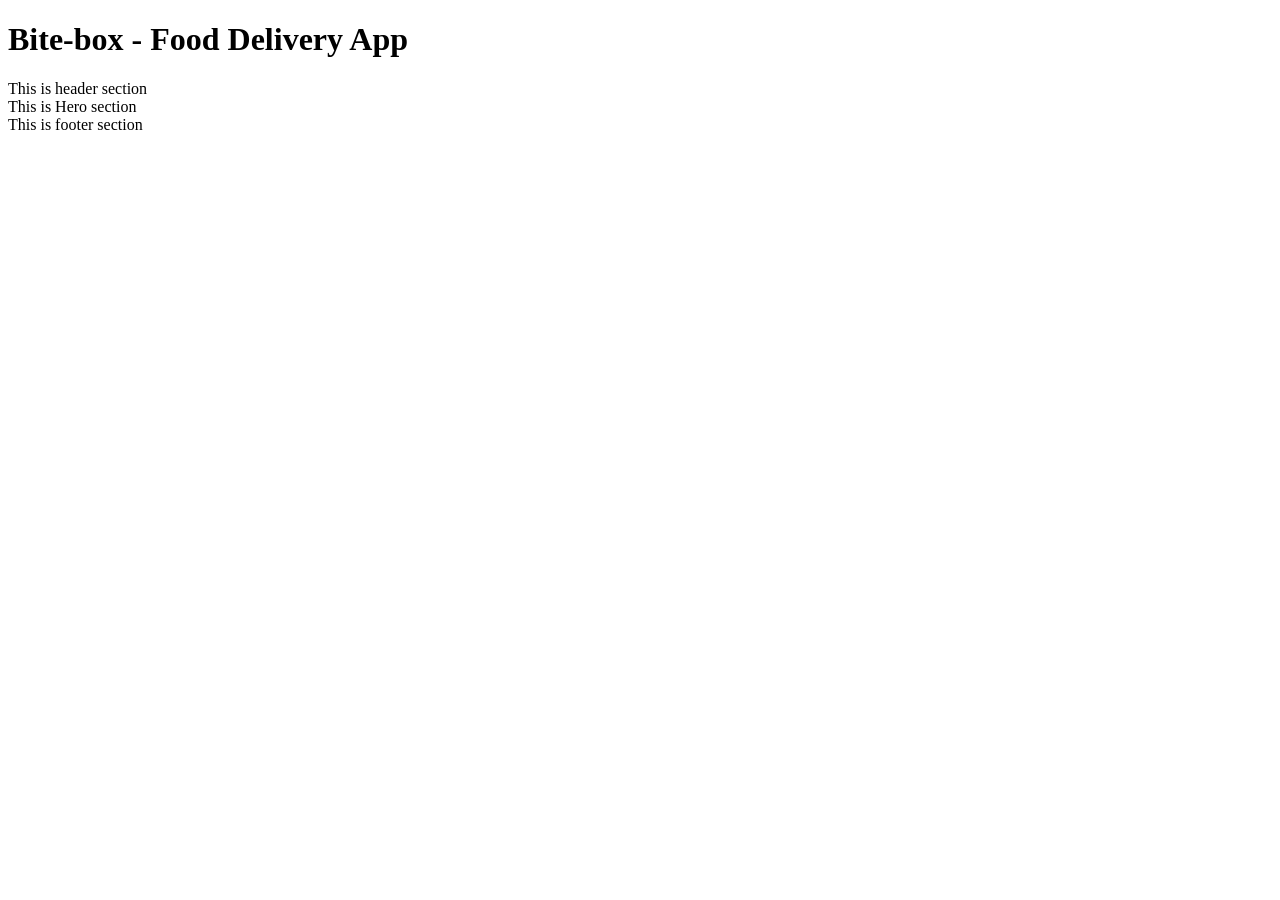
==== index.html @ 3509c526 "first_commit" ====
<!DOCTYPE html>
<html lang="en">
<head>
    <meta charset="UTF-8">
    <meta name="viewport" content="width=device-width, initial-scale=1.0">
    <title>Bite-box</title>
</head>
<body>
 <h1>Bite-box - Food Delivery App</h1>
 <header>
    This is header section
 </header>
 <section>
    This is Hero section
 </section>
 <footer>
    This is footer section
 </footer>
</body>
</html>
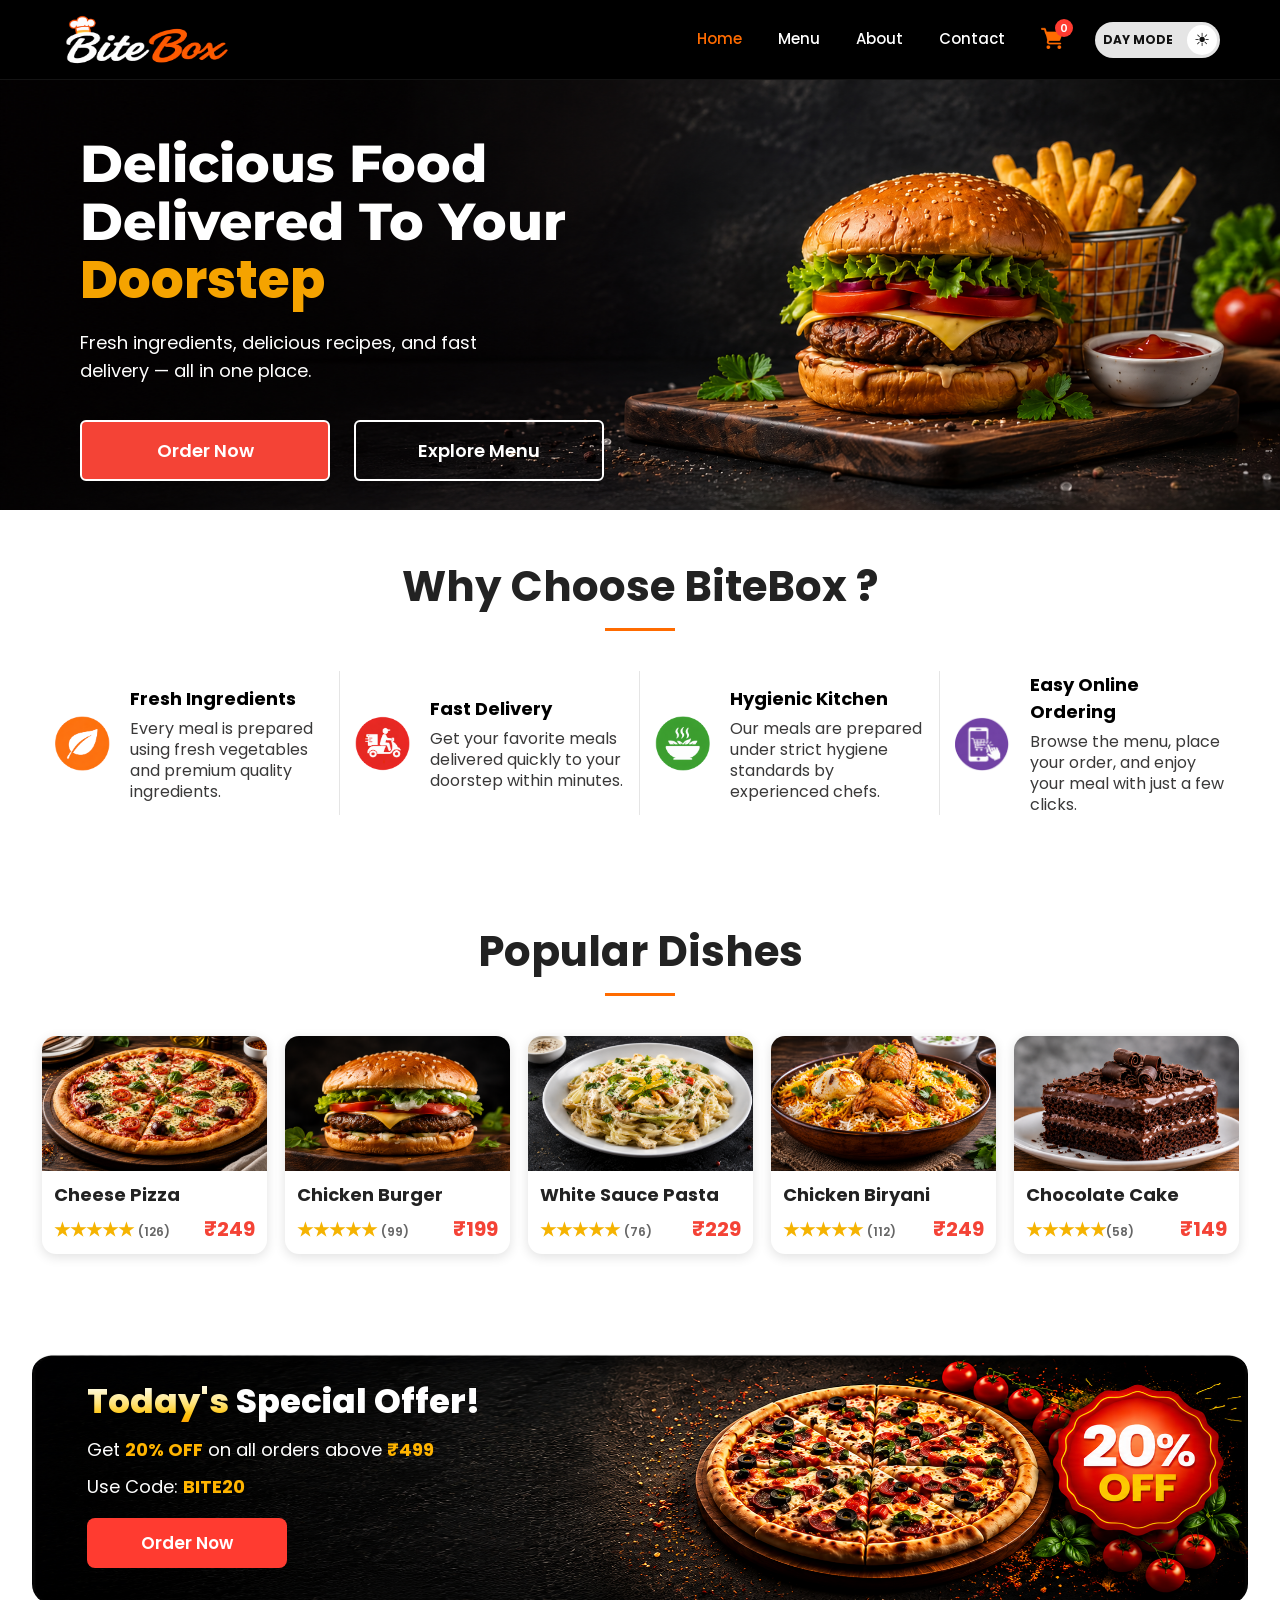
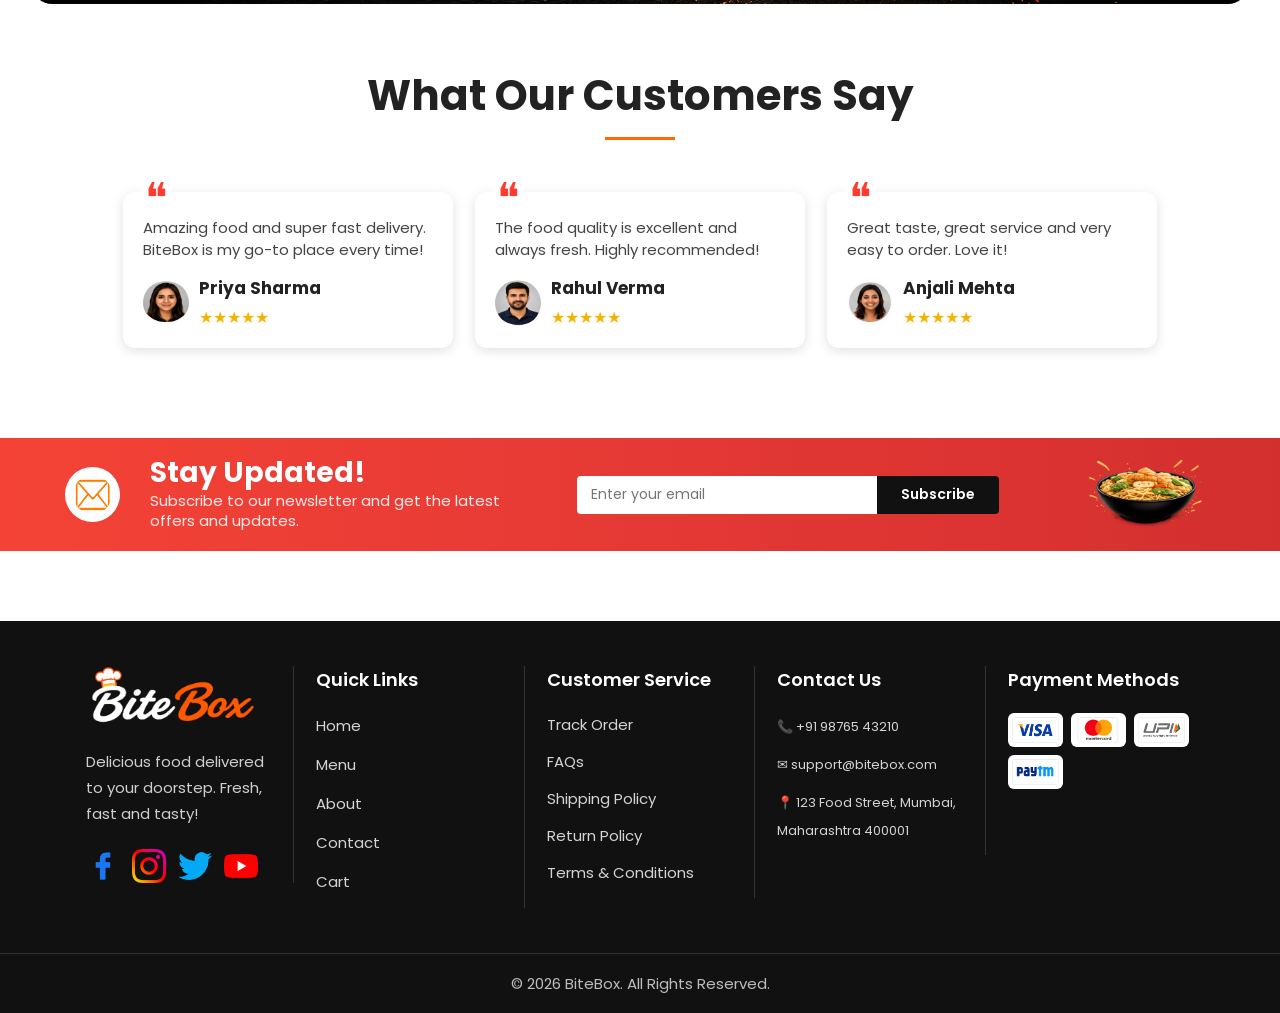
==== commit 3f64f45c: "first commit" ====
--- a/index.html
+++ b/index.html
@@ -1,20 +1,397 @@
 <!DOCTYPE html>
 <html lang="en">
+
 <head>
     <meta charset="UTF-8">
     <meta name="viewport" content="width=device-width, initial-scale=1.0">
-    <title>Bite-box</title>
+    <title>BiteBox</title>
+    <link rel="stylesheet" href="css/style.css">
+    <link rel="preconnect" href="https://fonts.googleapis.com">
+    <link rel="preconnect" href="https://fonts.gstatic.com" crossorigin>
+    <link
+        href="https://fonts.googleapis.com/css2?family=Great+Vibes&family=Montserrat:wght@400;600;700;800&family=Pacifico&family=Poppins:wght@300;400;500;600;700&display=swap"
+        rel="stylesheet">
 </head>
+
 <body>
- <h1>Bite-box - Food Delivery App</h1>
- <header>
-    This is header section
- </header>
- <section>
-    This is Hero section
- </section>
- <footer>
-    This is footer section
- </footer>
+    <script src="/js/script.js"></script>
+    <header>
+        <!--Restaurant Name-->
+        <img src="assets/images/logo.png" alt="BiteBox Logo" class="logo">
+
+        <!--Navigation Menu-->
+        <nav>
+            <a href="index.html" class="active">Home</a>
+
+            <a href="menu.html">Menu</a>
+
+            <a href="about.html">About</a>
+
+            <a href="contact.html">Contact</a>
+
+            <a href="cart.html" class="cart-icon">
+                <span class="cart-wrapper">
+                    <img src="assets/icons/cart.png" alt="Cart Icon" width="22" height="22">
+                    <span id="cart-count">0</span>
+                </span>
+            </a>
+
+            <button type="button" id="theme-toggle" class="theme-toggle">
+                <span class="theme-icon">☀</span>
+                <span class="theme-text">
+                    DAY MODE
+                </span>
+
+            </button>
+
+        </nav>
+
+    </header>
+
+
+
+
+    <main>
+        <section id="home-hero">
+            <!-- Hero Section -->
+
+            <h1>Delicious Food Delivered To Your <span>Doorstep</span></h1>
+            <p>
+                Fresh ingredients, delicious recipes, and fast delivery
+                — all in one place.
+            </p>
+
+            <div class="hero-buttons">
+                <a href="menu.html" class="order-btn">Order Now</a>
+                <a href="menu.html" class="menu-btn">Explore Menu</a>
+            </div>
+
+        </section>
+
+        <section id="features">
+
+            <h2>Why Choose BiteBox ?</h2>
+
+            <article>
+                <img src="assets/images/fresh.png" alt="Fresh Ingredients" width="80">
+                <div>
+                    <h3>Fresh Ingredients</h3>
+                    <p>
+                        Every meal is prepared using fresh vegetables and premium quality ingredients.
+                    </p>
+                </div>
+            </article>
+
+            <article>
+                <img src="assets/images/fast-delivery.png" alt="Fast Delivery" width="80">
+                <div>
+                    <h3>Fast Delivery</h3>
+                    <p>
+                        Get your favorite meals delivered quickly to your doorstep within minutes.
+                    </p>
+                </div>
+            </article>
+
+            <article>
+                <img src="assets/images/hygienic.png" alt="Hygienic Kitchen" width="80">
+                <div>
+                    <h3>Hygienic Kitchen</h3>
+
+                    <p>
+                        Our meals are prepared under strict hygiene standards by experienced chefs.
+                    </p>
+                </div>
+            </article>
+
+            <article>
+                <img src="assets/images/easy.png" alt="Easy Online Ordering" width="80">
+                <div>
+                    <h3>Easy Online Ordering</h3>
+                    <div>
+                        <p>
+                            Browse the menu, place your order, and enjoy your meal with just a few clicks.
+                        </p>
+                    </div>
+            </article>
+
+        </section>
+
+
+
+        <!--Todays Featured Dishes -->
+        <section id="popular-dishes">
+
+            <h2>Popular Dishes</h2>
+
+            <article>
+                <img src="assets/images/popular-pizza.png" alt="Cheese Pizza">
+                <h3>Cheese Pizza</h3>
+
+                <div class="details">
+                    <p class="ratings">
+                        &#9733;&#9733;&#9733;&#9733;&#9733;
+                        <small>(126)</small>
+                    </p>
+
+                    <p class="price">
+                        ₹249
+                    </p>
+                </div>
+            </article>
+
+            <article>
+                <img src="assets/images/popular-burger.png" alt="Chicken Burger">
+                <h3>Chicken Burger</h3>
+
+                <div class="details">
+                    <p class="ratings">
+                        &#9733;&#9733;&#9733;&#9733;&#9733;
+                        <small>(99)</small>
+                    </p>
+
+                    <p class="price">
+                        ₹199
+                    </p>
+                </div>
+            </article>
+
+            <article>
+                <img src="assets/images/popular-pasta.png" alt="White Sauce Pasta">
+                <h3>White Sauce Pasta</h3>
+
+                <div class="details">
+                    <p class="ratings">
+                        &#9733;&#9733;&#9733;&#9733;&#9733;
+                        <small>(76)</small>
+                    </p>
+
+                    <p class="price">
+                        ₹229
+                    </p>
+                </div>
+            </article>
+
+            <article>
+                <img src="assets/images/popular-briyani.png" alt="Chicken Biryani">
+                <h3>Chicken Biryani</h3>
+
+                <div class="details">
+                    <p class="ratings">
+                        &#9733;&#9733;&#9733;&#9733;&#9733;
+                        <small>(112)</small>
+                    </p>
+
+                    <p class="price">
+                        ₹249
+                    </p>
+                </div>
+            </article>
+
+            <article>
+                <img src="assets/images/popular-cake.png" alt="Chocolate Cake">
+                <h3>Chocolate Cake</h3>
+
+                <div class="details">
+                    <p class="ratings">
+                        &#9733;&#9733;&#9733;&#9733;&#9733;<small>(58)</small>
+                    </p>
+
+                    <p class="price">
+                        ₹149
+                    </p>
+                </div>
+            </article>
+        </section>
+
+
+
+        <!--Todays Special Offers -->
+        <section id="offer">
+
+            <div class="offer-content">
+                <h2><span>Today's </span>Special Offer!</h2>
+                <p> Get <strong>20% OFF</strong> on all orders above <strong>₹499</strong>
+                </p>
+                <p> Use Code: <strong>BITE20</strong> </p>
+                <a href="menu.html"> Order Now </a>
+            </div>
+        </section>
+
+
+        <!-- Customer Reviews -->
+        <section id="reviews">
+            <h2>What Our Customers Say</h2>
+            <article>
+                <p> Amazing food and super fast delivery.
+                    BiteBox is my go-to place every time!
+                </p>
+                <div class="customer">
+                    <img src="assets/images/Priya.png" alt="Priya Sharma">
+                    <div>
+                        <h3>Priya Sharma</h3>
+                        <span> &#9733;&#9733;&#9733;&#9733;&#9733;</span>
+                    </div>
+                </div>
+            </article>
+
+            <article>
+
+                <p>
+                    The food quality is excellent and always fresh.
+                    Highly recommended!
+                </p>
+
+                <div class="customer">
+                    <img src="assets/images/rahul.png" alt="Rahul Verma">
+
+                    <div>
+                        <h3>Rahul Verma</h3>
+                        <span> &#9733;&#9733;&#9733;&#9733;&#9733;</span>
+                    </div>
+                </div>
+
+            </article>
+
+            <article>
+
+                <p>
+                    Great taste, great service and very easy to order.
+                    Love it!
+                </p>
+
+                <div class="customer">
+                    <img src="assets/images/anjali.png" alt="Anjali Mehta">
+
+                    <div>
+                        <h3>Anjali Mehta</h3>
+                        <span> &#9733;&#9733;&#9733;&#9733;&#9733;</span>
+                    </div>
+                </div>
+
+            </article>
+
+        </section>
+
+
+        <!--NewsLetter section-->
+        <section id="newsletter">
+            <div class="newsletter-content">
+                <img src="assets/images/mail.png" alt="Newsletter Icon" width="80" height="80">
+
+                <div>
+                    <h2>Stay Updated!</h2>
+                    <p> Subscribe to our newsletter and get the latest
+                        <br>offers and updates.
+                    </p>
+                </div>
+            </div>
+
+            <div class="newsletter-form">
+                <input type="email" placeholder="Enter your email">
+                <button> Subscribe </button>
+            </div>
+
+            <div class="newsletter-image">
+                <img src="assets/images/newsletter-food.png" alt="Newsletter Food" width="180" height="120">
+            </div>
+        </section>
+
+
+    </main>
+
+
+
+    <!-- Footer Logo Section -->
+    <footer>
+        <div class="footer-container">
+            <section>
+                <img src="assets/images/logo.png" alt="BiteBox Logo" width="180">
+                <p> Delicious food delivered to your doorstep.
+                    Fresh, fast and tasty!
+                </p>
+
+                <div class="footer-socials">
+
+                    <a href="#">
+                        <img src="assets/icons/facebook.png" alt="Facebook" width="35" height="35">
+                    </a>
+
+                    <a href="#">
+                        <img src="assets/icons/instagram.png" alt="Instagram" width="35" height="35">
+                    </a>
+
+                    <a href="#">
+                        <img src="assets/icons/twitter.png" alt="Twitter" width="35" height="35">
+                    </a>
+
+                    <a href="#">
+                        <img src="assets/icons/youtube.png" alt="YouTube" width="35" height="35">
+                    </a>
+                </div>
+            </section>
+
+
+
+            <!-- Quick Links -->
+
+            <section>
+                <h3>Quick Links</h3>
+                <ul>
+                    <li><a href="index.html">Home</a></li>
+                    <li><a href="menu.html">Menu</a></li>
+                    <li><a href="about.html">About</a></li>
+                    <li><a href="contact.html">Contact</a></li>
+                    <li><a href="cart.html">Cart</a></li>
+                </ul>
+            </section>
+
+
+
+            <!-- Customer Service -->
+            <section>
+                <h3>Customer Service</h3>
+                <ul>
+                    <li>Track Order</li>
+                    <li>FAQs</li>
+                    <li>Shipping Policy</li>
+                    <li>Return Policy</li>
+                    <li>Terms & Conditions</li>
+                </ul>
+
+            </section>
+
+
+
+            <!-- Contact Information -->
+
+            <section>
+                <h3>Contact Us</h3>
+                <p>📞 +91 98765 43210</p>
+                <p>✉ support@bitebox.com</p>
+                <p> 📍 123 Food Street, Mumbai, Maharashtra 400001 </p>
+            </section>
+
+
+
+            <!-- Payment Methods -->
+
+            <section>
+                <h3>Payment Methods</h3>
+                <div class="payment-icons">
+                    <img src="assets/images/visa.png" alt="Visa">
+                    <img src="assets/images/mastercard.png" alt="MasterCard">
+                    <img src="assets/images/upi.png" alt="UPI">
+                    <img src="assets/images/paytm.png" alt="Paytm">
+                </div>
+            </section>
+        </div>
+
+
+        <p> © 2026 BiteBox. All Rights Reserved. </p>
+
+    </footer>
+
+    <script src="js/script.js"></script>
 </body>
+
 </html>
--- a/css/style.css
+++ b/css/style.css
@@ -0,0 +1,6608 @@
+/* Global Website Styling */
+
+* {
+    margin: 0;
+    padding: 0;
+    box-sizing: border-box;
+    font-family: "Poppins", sans-serif;
+}
+
+
+
+
+header {
+    width: 100%;
+    height: 80px;
+    padding: 0 60px;
+    background: black;
+    /* background:#111111; */
+    /* background:white; */
+    border-bottom: 1px solid rgba(255, 255, 255, .08);
+
+    display: flex;
+    justify-content: space-between;
+    align-items: center;
+
+    position: sticky;
+    top: 0;
+    z-index: 1000;
+}
+
+
+
+.logo {
+    width: 170px;
+    height: 50px;
+}
+
+header nav {
+    display: flex;
+    align-items: center;
+    gap: 28px;
+
+}
+
+header nav a {
+    display: flex;
+    align-items: center;
+    justify-content: center;
+
+    height: 80px;
+    padding: 0 4px;
+
+    text-decoration: none;
+    color: #ffffff;
+    /* color: black; */
+    font-size: 15px;
+    font-weight: 500;
+
+    border-bottom: 3px solid transparent;
+}
+
+.cart-icon img {
+    display: block;
+    width: 22px;
+    height: 22px;
+}
+
+
+.cart-icon:hover img {
+    transform: scale(1.1);
+}
+
+
+
+header nav a:hover {
+    color: #ff6b00;
+}
+
+
+
+/* Active Navigation Link */
+
+nav a.active {
+    color: #ff6b00;
+}
+
+
+/* Home Hero Section */
+
+#home-hero {
+
+    background-image: url("../assets/images/home-hero.png");
+    background-repeat: no-repeat;
+    background-position: center right;
+    background-size: cover;
+    height: 430px;
+    padding: 55px 80px;
+
+}
+
+#home-hero h1 {
+    color: white;
+    font-family: "Montserrat", sans-serif;
+    font-size: 52px;
+    font-weight: 800;
+    line-height: 58px;
+    width: 650px;
+    margin-bottom: 20px;
+}
+
+#home-hero h1 span {
+    color: #F5A300;
+}
+
+
+/* Home Hero Description */
+
+#home-hero p {
+    color: white;
+    font-size: 18px;
+    line-height: 28px;
+    width: 420px;
+    margin-bottom: 35px;
+}
+
+
+
+
+/* Hero Buttons */
+
+.hero-buttons {
+    margin-top: 25px;
+
+}
+
+.hero-buttons a {
+    display: inline-block;
+    min-width: 180px;
+    padding: 15px 30px;
+    text-align: center;
+    text-decoration: none;
+    font-size: 18px;
+    font-weight: 600;
+    border-radius: 6px;
+    transition: 0.3s;
+
+}
+
+.order-btn {
+    background-color: #F44336;
+    color: white;
+    margin-right: 0;
+    width: 250px;
+    border: 2px solid white;
+}
+
+.menu-btn {
+    background-color: transparent;
+    color: white;
+    border: 2px solid white;
+    width: 250px;
+    margin-left: 20px;
+}
+
+.order-btn:hover {
+    background-color: #D32F2F;
+
+}
+
+.menu-btn:hover {
+    background-color: white;
+    color: #222;
+
+}
+
+
+/*--------------------------------- Why Choose BiteBox Section ---------------------------------*/
+
+/* Why Choose BiteBox Section */
+
+#features {
+    background-color: #ffffff;
+    padding: 45px 25px;
+    display: flex;
+    flex-wrap: wrap;
+    justify-content: center;
+}
+
+/* Section Heading */
+
+#features h2 {
+    width: 100%;
+    text-align: center;
+    font-size: 42px;
+    font-weight: 700;
+    color: #222222;
+    margin-bottom: 40px;
+    position: relative;
+}
+
+#features h2::after {
+    content: "";
+    display: block;
+    width: 70px;
+    height: 3px;
+    background-color: #ff6b00;
+    margin: 10px auto 0;
+}
+
+/* Feature Card */
+
+#features article {
+    width: 300px;
+    padding: 0 15px;
+    display: flex;
+    align-items: center;
+    border-right: 1px solid #e5e5e5;
+}	
+
+#features article:last-child {
+    border-right: none;
+}
+
+/* Feature Icon */
+
+#features article img {
+    width: 55px;
+    height: 55px;
+    margin-right: 20px;
+    flex-shrink: 0;
+}
+
+/* Feature Content */
+
+#features article div {
+    flex: 1;
+}
+
+/* Feature Title */
+
+#features article h3 {
+    font-size: 18px;
+    font-weight: 700;
+    color: #000000;
+    margin-bottom: 6px;
+}
+
+/* Feature Description */
+
+#features article p {
+    font-size: 16px;
+    color: #3a3939;
+    line-height: 21px;
+    margin: 0;
+}
+
+
+/*--------------------------------- Popular Dishes Section ---------------------------------*/
+
+/* Popular Dishes Section */
+
+#popular-dishes {
+    background-color: #ffffff;
+    padding: 60px 30px;
+    display: flex;
+    flex-wrap: wrap;
+    justify-content: center;
+    gap: 18px;
+}
+
+/* Section Heading */
+
+#popular-dishes h2 {
+    width: 100%;
+    text-align: center;
+    font-size: 42px;
+    font-weight: 700;
+    color: #222222;
+    margin-bottom: 22px;
+    position: relative;
+}
+
+#popular-dishes h2::after {
+    content: "";
+    display: block;
+    width: 70px;
+    height: 3px;
+    background-color: #ff6b00;
+    margin: 10px auto 0;
+}
+
+/* Dish Card */
+
+#popular-dishes article {
+    width: 225px;
+    background-color: #ffffff;
+    border-radius: 14px;
+    overflow: hidden;
+    box-shadow: 0 3px 12px rgba(0, 0, 0, 0.12);
+}
+
+/* Food Image */
+
+#popular-dishes article img {
+    width: 100%;
+    height: 135px;
+    object-fit: cover;
+    display: block;
+}
+
+/* Dish Name */
+
+#popular-dishes article h3 {
+    font-size: 18px;
+    font-weight: 700;
+    color: #222222;
+    margin: 10px 12px 6px;
+}
+
+/* Rating & Price */
+
+#popular-dishes .details {
+    display: flex;
+    justify-content: space-between;
+    align-items: center;
+    padding: 0 12px 10px;
+}
+
+/* Ratings */
+
+#popular-dishes .ratings {
+    color: #f5b301;
+    font-size: 18px;
+    font-weight: 600;
+    margin: 0;
+}
+
+/* Review Count */
+
+#popular-dishes .ratings small {
+    color: #666666;
+    font-size: 12px;
+}
+
+/* Price */
+
+#popular-dishes .price {
+    color: #f44336;
+    font-size: 20px;
+    font-weight: 700;
+    margin: 0;
+}
+
+/* Hover Effect */
+
+#popular-dishes article:hover {
+    box-shadow: 0 8px 22px rgba(0, 0, 0, 0.18);
+}
+
+
+
+/*--------------------------------- Today's Special Offer Section ---------------------------------*/
+
+#offer {
+    width: 95%;
+    height: 250px;
+    margin: 40px auto;
+    padding: 28px 55px;
+    box-sizing: border-box;
+    background-image: url("../assets/images/offer-banner.png");
+    background-repeat: no-repeat;
+    background-size: 100% 100%;
+    background-position: center;
+    border-radius: 20px;
+}
+
+/* Offer Content */
+
+.offer-content {
+    width: 38%;
+}
+
+/* Heading */
+
+.offer-content h2 {
+    font-size: 34px;
+    font-weight: 800;
+    color: #ffffff;
+    line-height: 1.15;
+    margin-bottom: 15px;
+}
+
+.offer-content h2 span {
+    background: linear-gradient(180deg, #ffffff 0%, #fff9d8 25%, #ffe47a 55%, #ffc107 80%, #ff9800 100%);
+    -webkit-background-clip: text;
+    -webkit-text-fill-color: transparent;
+    background-clip: text;
+}
+
+/* Description */
+
+.offer-content p {
+    font-size: 18px;
+    color: #ffffff;
+    line-height: 1.5;
+    margin-bottom: 10px;
+}
+
+.offer-content strong {
+    color: #ffb400;
+}
+
+/* Button */
+
+.offer-content a {
+    display: inline-block;
+    margin-top: 8px;
+    padding: 12px 32px;
+    background: #ff3b30;
+    color: #ffffff;
+    text-decoration: none;
+    font-size: 17px;
+    font-weight: 600;
+    border-radius: 8px;
+    width: 200px;
+    text-align: center;
+}
+
+.offer-content a:hover {
+    background-color: #D32F2F;
+}
+
+
+/*--------------------------------- Customer Reviews Section ---------------------------------*/
+
+#reviews {
+    background: #ffffff;
+    padding: 20px 30px 40px;
+    display: flex;
+    flex-wrap: wrap;
+    justify-content: center;
+    gap: 22px;
+}
+
+/* Section Heading */
+
+#reviews h2 {
+    width: 100%;
+    text-align: center;
+    font-size: 42px;
+    font-weight: 700;
+    color: #222222;
+    margin-bottom: 30px;
+    position: relative;
+}
+
+#reviews h2::after {
+    content: "";
+    display: block;
+    width: 70px;
+    height: 3px;
+    background: #ff6b00;
+    margin: 10px auto 0;
+}
+
+/* Review Card */
+
+#reviews article {
+    width: 330px;
+    background: #ffffff;
+    padding: 25px 20px 18px;
+    border-radius: 12px;
+    box-shadow: 0 3px 12px rgba(0, 0, 0, 0.12);
+    position: relative;
+}
+
+/* Quote Icon */
+
+#reviews article::before {
+    content: "❝";
+    position: absolute;
+    top: -14px;
+    left: 18px;
+    font-size: 42px;
+    color: #ff3b30;
+    background: #ffffff;
+    line-height: 1;
+    padding: 0 4px;
+}
+
+/* Review Text */
+
+#reviews article>p {
+    font-size: 15px;
+    color: #444444;
+    line-height: 22px;
+    margin: 0 0 14px;
+}
+
+/* Customer Section */
+
+#reviews .customer {
+    display: flex;
+    align-items: center;
+}
+
+/* Customer Image */
+
+#reviews .customer img {
+    width: 46px;
+    height: 46px;
+    border-radius: 50%;
+    object-fit: cover;
+    margin-right: 10px;
+}
+
+/* Customer Name */
+
+#reviews .customer h3 {
+    font-size: 17px;
+    font-weight: 700;
+    color: #222222;
+    margin: 0 0 4px;
+}
+
+/* Rating */
+
+#reviews .customer span {
+    color: #f5b301;
+    font-size: 16px;
+}
+
+/* Hover Effect */
+
+#reviews article:hover {
+    box-shadow: 0 8px 20px rgba(0, 0, 0, 0.18);
+}
+
+
+/*--------------------------------- Newsletter Section ---------------------------------*/
+
+/* Newsletter Section */
+
+#newsletter {
+    width: 100%;
+    /* margin:10px 0 0; */
+    margin-top: 50px;
+    margin-bottom: 0px;
+    padding: 10px 65px;
+    background: linear-gradient(to right, #f44336, #e53935, #d32f2f);
+    display: flex;
+    justify-content: space-between;
+    align-items: center;
+    box-sizing: border-box;
+}
+
+/* Left Content */
+
+.newsletter-content {
+    display: flex;
+    align-items: center;
+    gap: 30px;
+}
+
+/* Mail Icon */
+
+.newsletter-content img {
+    width: 55px;
+    height: 55px;
+    background: #ffffff;
+    border-radius: 50%;
+    padding: 8px;
+}
+
+/* Heading */
+
+.newsletter-content h2 {
+    font-size: 28px;
+    font-weight: 700;
+    color: #ffffff;
+    margin-bottom: 2px;
+    line-height: 1.1;
+}
+
+/* Description */
+
+.newsletter-content p {
+    font-size: 15px;
+    color: #ffeaea;
+    line-height: 20px;
+    margin: 0;
+}
+
+/* Newsletter Form */
+
+.newsletter-form {
+    display: flex;
+    align-items: center;
+}
+
+/* Email Input */
+
+.newsletter-form input {
+    width: 300px;
+    height: 38px;
+    border: none;
+    outline: none;
+    padding: 0 14px;
+    font-size: 14px;
+    border-radius: 4px 0 0 4px;
+}
+
+/* Subscribe Button */
+
+.newsletter-form button {
+    height: 38px;
+    padding: 0 24px;
+    border: none;
+    background: #111111;
+    color: #ffffff;
+    font-size: 14px;
+    font-weight: 600;
+    cursor: pointer;
+    border-radius: 0 4px 4px 0;
+}
+
+/* Newsletter Image */
+
+.newsletter-image img {
+    width: 140px;
+    height: auto;
+    display: block;
+}
+
+/* Hover Effect */
+
+.newsletter-form button:hover {
+    background: #000000;
+}
+
+
+/*---------------------------------Menu page CSS ---------------------------------------*/
+
+/*Menu hero bckground */
+#menu-hero {
+    background-image: url("../assets/images/menu-hero.png");
+    background-repeat: no-repeat;
+    background-position: center;
+    background-size: cover;
+    height: 320px;
+    padding: 50px 80px;
+    text-align: center;
+    padding-top: 55px;
+}
+
+
+#menu-hero h1 {
+
+    font-family: "Great Vibes", cursive;
+    font-size: 56px;
+    line-height: 60px;
+    font-weight: 400;
+    color: white;
+    text-align: center;
+    text-shadow: 2px 2px 8px rgba(0, 0, 0, 0.5);
+    margin-bottom: 10px;
+
+}
+
+/* Menu Hero Description */
+
+#menu-hero p {
+
+    color: white;
+    font-size: 20px;
+    line-height: 34px;
+    width: 700px;
+    text-align: center;
+    margin: 0 auto 35px;
+
+}
+
+/*--------------------------------- Browse Categories Section ---------------------------------*/
+
+/* Browse Categories Section */
+
+#categories {
+    background-color: #ffffff;
+    padding: 60px 30px;
+    text-align: center;
+    border-bottom: 2px solid #e5e5e5;
+}
+
+/* Section Heading */
+
+#categories h2 {
+    font-size: 42px;
+    font-weight: 700;
+    color: #222222;
+    margin-bottom: 45px;
+}
+
+#categories h2 span {
+    display: inline-block;
+    width: 70px;
+    height: 3px;
+    background: #ff3b30;
+    vertical-align: middle;
+    margin: 10px 50px;
+    position: relative;
+}
+
+#categories h2 span::before {
+    content: "";
+    width: 8px;
+    height: 8px;
+    background: #ff3b30;
+    border-radius: 50%;
+    position: absolute;
+    top: -2px;
+}
+
+#categories h2 span:first-child::before {
+    right: -12px;
+}
+
+#categories h2 span:last-child::before {
+    left: -12px;
+}
+
+/* Categories Container */
+
+#categories div {
+    display: flex;
+    justify-content: center;
+    align-items: flex-start;
+    flex-wrap: wrap;
+    gap: 55px;
+}
+
+/* Category Item */
+
+#categories article {
+    text-align: center;
+}
+
+/* Category Icon */
+
+#categories article img {
+    width: 100px;
+    height: 90px;
+    padding: 10px;
+    background: #ffffff;
+    border: 2px solid #f2f2f2;
+    border-radius: 50%;
+    object-fit: contain;
+    box-shadow: 0 4px 12px rgba(0, 0, 0, 0.12);
+    margin-bottom: 15px;
+}
+
+/* Category Name */
+
+#categories article h3 {
+    font-size: 20px;
+    font-weight: 600;
+    color: #333333;
+}
+
+/* Hover Effect */
+
+#categories article img:hover {
+    box-shadow: 0 8px 18px rgba(0, 0, 0, 0.18);
+}
+
+
+/*--------------------------------- Menu Items Section ---------------------------------*/
+
+/* Menu Items Section */
+
+#menu-items {
+    background: #ffffff;
+    padding: 60px 25px;
+    text-align: center;
+}
+
+/* Section Heading */
+
+#menu-items h2 {
+    font-size: 42px;
+    font-weight: 700;
+    color: #222222;
+    margin-bottom: 40px;
+}
+
+#menu-items h2 span {
+    display: inline-block;
+    width: 30px;
+    height: 3px;
+    background: #ff3b30;
+    margin: 0 15px;
+    position: relative;
+    vertical-align: middle;
+}
+
+#menu-items h2 span::before {
+    content: "";
+    width: 8px;
+    height: 8px;
+    background: #ff3b30;
+    border-radius: 50%;
+    position: absolute;
+    top: -2px;
+}
+
+#menu-items h2 span:first-child::before {
+    right: -12px;
+}
+
+#menu-items h2 span:last-child::before {
+    left: -12px;
+}
+
+/* Menu Items Container */
+
+#menu-items>div {
+    display: flex;
+    justify-content: center;
+    flex-wrap: wrap;
+    gap: 18px;
+}
+
+/* Menu Item Card */
+
+#menu-items article {
+    width: 235px;
+    background: #ffffff;
+    border: 1px solid #ececec;
+    border-radius: 10px;
+    overflow: hidden;
+    box-shadow: 0 3px 10px rgba(0, 0, 0, 0.10);
+    text-align: left;
+    position: relative;
+    margin: 10px;
+}
+
+/* Badge */
+
+.tag {
+    position: absolute;
+    top: 8px;
+    left: 8px;
+    background: #e53935;
+    color: #ffffff;
+    padding: 4px 10px;
+    font-size: 11px;
+    font-weight: 600;
+    border-radius: 20px;
+}
+
+.spicy {
+    background: #ff5722;
+}
+
+/* Food Image */
+
+#menu-items article img {
+    width: 100%;
+    height: 130px;
+    object-fit: cover;
+    display: block;
+}
+
+/* Food Name */
+
+#menu-items article h3 {
+    font-size: 17px;
+    font-weight: 600;
+    color: #333333;
+    margin: 10px;
+}
+
+/* Rating */
+
+.rating {
+    margin: 0 10px 8px;
+    color: #f5b301;
+    font-size: 15px;
+}
+
+.rating small {
+    color: #666666;
+    font-size: 12px;
+}
+
+/* Price */
+
+.price {
+    margin: 0 10px 12px;
+    font-size: 20px;
+    font-weight: 700;
+    color: #333333;
+}
+
+/* Add to Cart Button */
+
+#menu-items article button {
+    width: calc(100% - 20px);
+    margin: 0 10px 12px;
+    padding: 9px 0;
+    background: #ffffff;
+    color: #ff4d4d;
+    border: 1px solid #ff4d4d;
+    border-radius: 6px;
+    cursor: pointer;
+
+    display: flex;
+    justify-content: center;
+    align-items: center;
+    gap: 8px;
+
+    font-size: 14px;
+    font-weight: 600;
+     transition: all 0.25s ease;
+}
+
+
+#menu-items article button img {
+    width: 14px;
+    height: 14px;
+}
+
+
+
+
+#menu-items article button:hover {
+    background: #ff4d4d;
+    color: #ffffff;
+    transform: translateY(-2px);
+    box-shadow: 0 5px 12px rgba(255, 77, 77, 0.25);
+}
+
+#menu-items article button:hover .cart {
+    filter: brightness(0) invert(1);
+}
+
+/* Hover Effect */
+
+#menu-items article:hover {
+    box-shadow: 0 8px 18px rgba(0, 0, 0, 0.18);
+}
+
+
+
+
+
+
+/*---------------------------------Contact page CSS ---------------------------------------*/
+/* Contact Hero Section */
+
+#contact-hero {
+    background-image: url("../assets/images/contact-hero.png");
+
+    background-repeat: no-repeat;
+
+    background-position: 100% 85%;
+
+    background-size: cover;
+
+    height: 320px;
+
+    padding: 60px 80px;
+
+    text-align: left;
+}
+
+
+/* Contact Hero Heading */
+
+#contact-hero h2 {
+
+    color: #ffffff;
+    font-size: 52px;
+    font-weight: 700;
+    margin-bottom: 10px;
+
+}
+
+/* Highlight 'Us' */
+
+#contact-hero h2 span {
+
+    color: #ff6b00;
+
+}
+
+/* Contact Hero Subtitle */
+
+#contact-hero h3 {
+
+    color: #ffffff;
+    font-size: 19px;
+    font-weight: 500;
+    margin-bottom: 20px;
+
+}
+
+/* Contact Hero Decorative Line */
+
+#contact-hero hr {
+
+    width: 70px;
+    height: 4px;
+    background-color: #ff6b00;
+    border: none;
+    border-radius: 10px;
+    margin-bottom: 25px;
+
+}
+
+/* Contact Hero Description */
+
+#contact-hero p {
+
+    color: #ffffff;
+    font-size: 18px;
+    line-height: 30px;
+    width: 460px;
+
+}
+
+
+/*--------------------------------- Contact Information Section ---------------------------------*/
+
+/* Section */
+
+#contact-info {
+    background: #ffffff;
+    /* padding:80px 60px; */
+    padding-top: 60px;
+    ;
+}
+
+/* Section Title */
+
+#contact-info .section-title {
+    text-align: center;
+    margin-bottom: 50px;
+}
+
+/* Small Heading */
+
+#contact-info .section-title h4 {
+    color: #ff6b00;
+    font-size: 24px;
+    font-family: "Allura", cursive;
+    font-weight: 400;
+    margin-bottom: 6px;
+    position: relative;
+    display: inline-block;
+}
+
+#contact-info .section-title h4::before,
+#contact-info .section-title h4::after {
+    content: "";
+    width: 55px;
+    height: 2px;
+    background: #ff6b00;
+    position: absolute;
+    top: 50%;
+}
+
+#contact-info .section-title h4::before {
+    right: 105%;
+}
+
+#contact-info .section-title h4::after {
+    left: 105%;
+}
+
+/* Main Heading */
+
+#contact-info .section-title h2 {
+    font-size: 44px;
+    font-weight: 700;
+    color: #222222;
+}
+
+/* Cards Container */
+
+.contact-container {
+    display: flex;
+    justify-content: center;
+    gap: 28px;
+}
+
+/* Contact Card */
+
+.contact-container article {
+    width: 280px;
+    background: #ffffff;
+    text-align: center;
+    padding: 35px 25px;
+    border-radius: 14px;
+    box-shadow: 0 5px 18px rgba(0, 0, 0, .10);
+    height: 300px;
+}
+
+/* Main Icons */
+
+.contact-container article>img:first-child {
+    width: 70px;
+    height: 70px;
+    background: #fff2e8;
+    padding: 18px;
+    box-sizing: border-box;
+    border-radius: 50%;
+    margin-bottom: 20px;
+}
+
+/* Card Heading */
+
+.contact-container article h3 {
+    font-size: 20px;
+    color: #222222;
+    margin-bottom: 15px;
+}
+
+/* Card Details */
+
+.contact-container article p {
+    font-size: 15px;
+    color: #555555;
+    line-height: 28px;
+    margin: 0;
+}
+
+/* Social Icons */
+
+.contact-container article a {
+    text-decoration: none;
+    margin: 0 5px;
+    display: inline-block;
+}
+
+.contact-container article a img {
+    width: 30px;
+    height: 30px;
+    margin-top: 8px;
+}
+
+/* Card Hover */
+
+.contact-container article:hover {
+    box-shadow: 0 10px 25px rgba(0, 0, 0, .15);
+}
+
+
+
+
+
+
+
+
+/*================ Contact Details Section =================*/
+
+#contact-details {
+    width: 95%;
+    /* margin:60px auto; */
+    margin-top: 60px;
+    margin-left: 30px;
+    background: #fff8f4;
+    padding: 30px;
+    border-radius: 18px;
+    display: flex;
+    justify-content: space-between;
+    align-items: stretch;
+    gap: 35px;
+    box-sizing: border-box;
+}
+
+/*================ Left Column =================*/
+
+.left-column {
+    width: 40%;
+    display: flex;
+    flex-direction: column;
+}
+
+/* Business Hours Card */
+
+.business-card {
+    /* background:#ffffff; */
+    padding: 22px;
+    border-radius: 14px;
+    /* box-shadow:0 4px 12px rgba(0,0,0,.08); */
+}
+
+/* Heading */
+
+.business-card h2 {
+    font-size: 30px;
+    font-weight: 700;
+    color: #222222;
+    margin-bottom: 10px;
+}
+
+/* Orange Line */
+
+.business-card hr {
+    width: 55px;
+    height: 3px;
+    background: #ff6b00;
+    border: none;
+    margin-bottom: 20px;
+}
+
+/* Content */
+
+.business-content {
+    display: flex;
+    gap: 18px;
+    align-items: flex-start;
+}
+
+/* Clock Icon */
+
+.business-content img {
+    width: 48px;
+    height: 48px;
+    margin-top: 5px;
+}
+
+/* Table */
+
+.business-card table {
+    width: 100%;
+    border-collapse: collapse;
+}
+
+.business-card td {
+    padding: 10px 0;
+    font-size: 14px;
+    color: #555555;
+}
+
+.business-card td:last-child {
+    text-align: right;
+    font-weight: 600;
+    color: #222222;
+}
+
+/*================ Event Card =================*/
+
+.event-card {
+    margin-top: 15px;
+    background: #fff4ee;
+    border-radius: 14px;
+    padding: 18px;
+    display: flex;
+    align-items: center;
+    gap: 18px;
+    flex: 1;
+    border-style: solid;
+    border-color: white;
+}
+
+/* Event Icon */
+
+.event-card img {
+    width: 58px;
+    height: 58px;
+    background: white;
+    padding: 14px;
+    border-radius: 50%;
+    box-sizing: border-box;
+    flex-shrink: 0;
+}
+
+/* Event Heading */
+
+.event-card h3 {
+    font-size: 22px;
+    color: #222222;
+    margin-bottom: 8px;
+}
+
+/* Event Text */
+
+.event-card p {
+    font-size: 14px;
+    color: #666666;
+    line-height: 22px;
+    margin-bottom: 15px;
+}
+
+/* Button */
+
+.event-card a {
+    display: inline-block;
+    background: #ff6b00;
+    color: #ffffff;
+    text-decoration: none;
+    padding: 10px 24px;
+    border-radius: 30px;
+    font-size: 14px;
+    font-weight: 600;
+}
+
+/*================ Right Column =================*/
+
+.right-column {
+    width: 66%;
+    /* background:#ffffff; */
+    padding: 22px;
+    border-radius: 14px;
+    /* box-shadow:0 4px 12px rgba(0,0,0,.08); */
+}
+
+/* Heading */
+
+.right-column h2 {
+    font-size: 30px;
+    font-weight: 700;
+    color: #222222;
+    margin-bottom: 10px;
+}
+
+/* Orange Line */
+
+.right-column hr {
+    width: 55px;
+    height: 3px;
+    background: #ff6b00;
+    border: none;
+    margin-bottom: 20px;
+}
+
+/*================ Form =================*/
+
+.form-row {
+    display: flex;
+    gap: 20px;
+    margin-bottom: 15px;
+}
+
+.form-row input {
+    width: 50%;
+    height: 50px;
+    padding: 0 14px;
+    border: 1px solid #e5e5e5;
+    border-radius: 5px;
+    font-size: 14px;
+    font-family: Poppins, sans-serif;
+    box-sizing: border-box;
+    outline: none;
+}
+
+/* Textarea */
+
+textarea {
+    width: 100%;
+    height: 120px;
+    padding: 14px;
+    border: 1px solid #e5e5e5;
+    border-radius: 5px;
+    resize: none;
+    margin-bottom: 15px;
+    font-size: 14px;
+    font-family: Poppins, sans-serif;
+    box-sizing: border-box;
+    outline: none;
+}
+
+/* Focus */
+
+.form-row input:focus,
+textarea:focus {
+    border-color: #ff6b00;
+}
+
+/* Button */
+
+.contact-form-button {
+    width: 100%;
+    height: 42px;
+    background: #ff6b00;
+    color: #ffffff;
+    border: none;
+    border-radius: 5px;
+    font-size: 14px;
+    font-weight: 600;
+    font-family: Poppins, sans-serif;
+    cursor: pointer;
+}
+
+/* Hover Effects */
+
+.event-card a:hover,
+.contact-form-button:hover {
+    background: #e65c00;
+}
+
+
+/*========================================= Restaurant Location Section===================================*/
+
+
+#google-map {
+    background: #ffffff;
+    padding: 100px 50px 70px;
+}
+
+
+#google-map .section-title {
+    text-align: center;
+    margin-bottom: 30px;
+}
+
+#google-map .section-title h4 {
+    color: #ff6b00;
+    font-size: 28px;
+    font-family: "Allura", cursive;
+    font-weight: 400;
+    display: inline-block;
+    position: relative;
+    margin-bottom: 8px;
+}
+
+#google-map .section-title h4::before,
+#google-map .section-title h4::after {
+    content: "";
+    width: 55px;
+    height: 2px;
+    background: #ff6b00;
+    position: absolute;
+    top: 50%;
+}
+
+#google-map .section-title h4::before {
+    right: 110%;
+}
+
+#google-map .section-title h4::after {
+    left: 110%;
+}
+
+#google-map .section-title h2 {
+    font-size: 40px;
+    color: #222222;
+    margin-bottom: 12px;
+}
+
+#google-map .section-title p {
+    font-size: 15px;
+    color: #666666;
+    line-height: 24px;
+    max-width: 650px;
+    margin: auto;
+}
+
+
+#google-map iframe {
+    width: 100%;
+    height: 380px;
+    display: block;
+    border: none;
+    border-radius: 16px;
+    overflow: hidden;
+    box-shadow: 0 8px 20px rgba(0, 0, 0, .12);
+}
+
+
+
+
+
+
+
+
+
+
+/*---------------------------------about page CSS ---------------------------------------*/
+/* About Hero Section */
+
+#about-hero {
+
+    background-image: url("../assets/images/about-hero.png");
+
+    background-repeat: no-repeat;
+
+    background-position: right center;
+
+    background-size: cover;
+
+    height: 320px;
+
+    padding: 45px 200px;
+
+    text-align: center;
+
+}
+
+/* About Hero Content */
+
+#about-hero .hero-content {
+
+    width: 400px;
+    text-align: left;
+
+}
+
+
+
+/* About Hero Heading */
+
+#about-hero h2 {
+
+    color: #ffffff;
+
+    font-family: "Montserrat", sans-serif;
+
+    font-size: 72px;
+
+    font-weight: 700;
+
+    line-height: 54px;
+
+    margin-bottom: 10px;
+
+}
+
+
+
+/* About Highlight */
+
+#about-hero h2 span {
+
+    font-family: "Allura", cursive;
+
+    color: #ff6b00;
+
+    font-size: 62px;
+
+    font-weight: 400;
+
+}
+
+
+
+/* About Hero Subtitle */
+
+#about-hero p {
+
+    color: #ffffff;
+
+    font-size: 22px;
+
+    font-weight: 400;
+
+    margin-bottom: 18px;
+
+}
+
+/* Decorative Line */
+
+#about-hero hr {
+
+    width: 45px;
+
+    height: 3px;
+
+    background-color: #ff6b00;
+
+    border: none;
+
+    border-radius: 20px;
+
+}
+
+/*--------------------------------- Our Story Section ---------------------------------*/
+
+#story {
+    background: #ffffff;
+    padding: 80px 70px;
+}
+
+/* Layout */
+
+#story>article {
+    display: flex;
+    justify-content: center;
+    align-items: center;
+    gap: 70px;
+    margin-left: 10px;
+}
+
+/* Restaurant Image */
+
+#story>article>img {
+    width: 500px;
+    border-radius: 16px;
+    box-shadow: 0 8px 20px rgba(0, 0, 0, .12);
+}
+
+/* Right Content */
+
+.story-content {
+    width: 520px;
+}
+
+/* Small Heading */
+
+.story-content small {
+    color: #ff6b35;
+    font-size: 30px;
+    font-weight: 800;
+    font-family: "Allura", cursive;
+}
+
+/* Main Heading */
+
+.story-content h2 {
+    font-size: 40px;
+    color: #222;
+    line-height: 58px;
+    margin: 8px 0 20px;
+}
+
+.story-content h2 span {
+    color: #ff6b35;
+    font-family: "Allura", cursive;
+    font-size: 56px;
+    font-weight: 400;
+}
+
+/* Paragraph */
+
+.story-content p {
+    color: #666;
+    font-size: 16px;
+    line-height: 30px;
+    margin-bottom: 18px;
+}
+
+/* Feature Section */
+
+.story-features {
+    display: flex;
+    justify-content: space-between;
+    margin-top: 35px;
+}
+
+/* Feature */
+
+.story-features article {
+    display: flex;
+    align-items: center;
+    gap: 12px;
+}
+
+/* Circular Icon */
+
+.feature-icon {
+    width: 58px;
+    height: 58px;
+    border-radius: 50%;
+    background: #fff2ea;
+    display: flex;
+    justify-content: center;
+    align-items: center;
+}
+
+.feature-icon img {
+    width: 26px;
+    height: 26px;
+}
+
+/* Feature Heading */
+
+.story-features h4 {
+    font-size: 15px;
+    color: #222;
+    margin-bottom: 2px;
+}
+
+/* Feature Text */
+
+.story-features article p {
+    margin: 0;
+    font-size: 14px;
+    color: #555;
+    line-height: 20px;
+}
+
+
+
+/* Vision and mission*/
+/* Section */
+
+#mission-vision {
+    background: #ffffff;
+    padding: 0px 80px;
+}
+
+/* Section Heading */
+
+#mission-vision>h2 {
+    text-align: center;
+    font-size: 42px;
+    font-weight: 700;
+    color: #222222;
+    margin-bottom: 50px;
+    position: relative;
+}
+
+#mission-vision>h2::after {
+    content: "";
+    display: block;
+    width: 70px;
+    height: 3px;
+    background: #ff6b00;
+    margin: 12px auto 0;
+}
+
+/* Cards Container */
+
+#mission-vision>div {
+    display: flex;
+    justify-content: center;
+}
+
+/* Card */
+
+#mission-vision article {
+    flex: 1;
+    display: flex;
+    align-items: center;
+    gap: 22px;
+
+    background: #fff9f4;
+    padding: 35px;
+
+    border: 1px solid #ffe5d2;
+}
+
+#mission-vision article:first-child {
+    border-radius: 15px 0 0 15px;
+    border-right: none;
+}
+
+#mission-vision article:last-child {
+    border-radius: 0 15px 15px 0;
+}
+
+/* Divider */
+
+#mission-vision article:last-child {
+    border-left: 1px solid #ffd8bf;
+}
+
+/* Icon */
+
+#mission-vision article img {
+    width: 65px;
+    height: 65px;
+    background: #fff1e6;
+    border-radius: 50%;
+    padding: 15px;
+    box-sizing: border-box;
+}
+
+/* Card Heading */
+
+#mission-vision article h3 {
+    font-size: 24px;
+    color: #222222;
+    margin-bottom: 10px;
+}
+
+/* Description */
+
+#mission-vision article p {
+    color: #555555;
+    font-size: 16px;
+    line-height: 28px;
+}
+
+
+/*--------------------------------- Meet Our Chefs ---------------------------------*/
+
+/* Section */
+
+#chefs {
+    background: #ffffff;
+    padding: 80px 70px;
+    text-align: center;
+}
+
+/* Small Heading */
+
+#chefs>small {
+    display: block;
+    font-family: "Allura", cursive;
+    font-size: 44px;
+    color: #ff6b00;
+    margin-bottom: 5px;
+    font-weight: 400;
+}
+
+/* Main Heading */
+
+#chefs>h2 {
+    font-size: 42px;
+    color: #222222;
+    font-weight: 700;
+    margin-bottom: 50px;
+}
+
+#chefs>h2 span {
+    color: #ff6b00;
+    font-family: "Allura", cursive;
+    font-size: 52px;
+    font-weight: 500;
+}
+
+/* Cards Container */
+
+#chefs>div {
+    display: flex;
+    justify-content: center;
+    gap: 30px;
+}
+
+/* Chef Card */
+
+#chefs article {
+    width: 340px;
+    background: #ffffff;
+    border-radius: 15px;
+    overflow: hidden;
+    box-shadow: 0 5px 18px rgba(0, 0, 0, .12);
+    padding-bottom: 25px;
+}
+
+/* Chef Image */
+
+#chefs article>img {
+    width: 100%;
+    height: 260px;
+    object-fit: cover;
+    display: block;
+}
+
+/* Chef Name */
+
+#chefs article h3 {
+    font-size: 24px;
+    color: #222222;
+    margin: 18px 0 6px;
+}
+
+/* Designation */
+
+#chefs article h4 {
+    font-size: 16px;
+    color: #ff6b00;
+    margin-bottom: 15px;
+}
+
+/* Description */
+
+#chefs article p {
+    color: #666666;
+    font-size: 15px;
+    line-height: 24px;
+    padding: 0 25px;
+    margin-bottom: 22px;
+}
+
+/* Social Icons */
+
+.chef-social {
+    display: flex;
+    justify-content: center;
+    gap: 18px;
+}
+
+/* Icons */
+
+.chef-social img {
+    width: 20px;
+    height: 20px;
+}
+
+/*--------------------------------- Restaurant Statistics ---------------------------------*/
+
+/* Section */
+
+#statistics {
+    background: #ffffff;
+    padding: 0px 70px;
+}
+
+/* Heading */
+
+#statistics>h2 {
+    text-align: center;
+    font-size: 42px;
+    font-weight: 700;
+    color: #222222;
+    margin-bottom: 50px;
+    position: relative;
+}
+
+#statistics>h2::after {
+    content: "";
+    display: block;
+    width: 70px;
+    height: 3px;
+    background: #ff6b00;
+    margin: 12px auto 0;
+}
+
+/* Statistics Container */
+
+#statistics>div {
+    display: flex;
+    justify-content: center;
+
+    background: #1d1b1a;
+
+    border-radius: 16px;
+
+    overflow: hidden;
+}
+
+/* Statistic Card */
+
+#statistics article {
+    flex: 1;
+    text-align: center;
+    padding: 35px 20px;
+    border-right: 1px solid rgba(255, 255, 255, .15);
+}
+
+#statistics article:last-child {
+    border-right: none;
+}
+
+/* Icon */
+
+#statistics article img {
+    width: 42px;
+    height: 42px;
+    margin-bottom: 15px;
+}
+
+/* Number */
+
+#statistics article h3 {
+    font-size: 38px;
+    color: #ffffff;
+    font-weight: 700;
+    margin-bottom: 8px;
+}
+
+/* Text */
+
+#statistics article p {
+    font-size: 16px;
+    color: #d0d0d0;
+    margin: 0;
+}
+
+/*---------------------------------Cart page CSS ---------------------------------------*/
+
+/* Cart Hero Section */
+
+#cart-hero {
+
+    background-image:
+        linear-gradient(rgba(0, 0, 0, 0.55), rgba(0, 0, 0, 0.55)),
+        url("../assets/images/cart-hero.png");
+
+    background-repeat: no-repeat;
+
+    background-position: center;
+
+    background-size: cover;
+
+    height: 320px;
+
+    padding: 35px 80px;
+
+    text-align: center;
+
+}
+
+
+/* Cart Hero Heading */
+
+#cart-hero h1 {
+
+    color: #ffffff;
+
+    font-family: "Lobster", cursive;
+
+    font-size: 58px;
+
+    font-weight: 400;
+
+    text-shadow: 2px 2px 8px rgba(0, 0, 0, 0.5);
+
+    margin-bottom: 20px;
+
+}
+
+.divider {
+    text-align: center;
+    margin-bottom: 25px;
+}
+
+
+.divider hr {
+    display: inline-block;
+    width: 120px;
+    height: 3px;
+    background-color: #ff6b00;
+    border: none;
+    border-radius: 20px;
+    vertical-align: middle;
+}
+
+
+.divider img {
+    width: 34px;
+    height: 34px;
+    margin: 0 15px;
+    display: inline-block;
+    vertical-align: middle;
+}
+
+/* Cart Hero Description */
+
+#cart-hero p {
+
+    color: #ffffff;
+    font-size: 16px;
+    line-height: 30px;
+    width: 720px;
+    margin: 0 auto;
+
+}
+
+
+
+
+#cart-details {
+    width: 92%;
+    margin: 60px auto 30px;
+    display: flex;
+    justify-content: space-between;
+    align-items: flex-start;
+    gap: 30px;
+}
+
+
+
+#shopping-cart {
+    width: 65%;
+    background: #ffffff;
+    border: 1px solid #ececec;
+    border-radius: 14px;
+    overflow: hidden;
+    /* box-shadow:0 5px 18px rgba(0,0,0,.08); */
+}
+
+#shopping-cart table {
+    width: 100%;
+    border-collapse: collapse;
+}
+
+#shopping-cart thead {
+    background: #fff6ef;
+}
+
+#shopping-cart th {
+    padding: 20px 15px;
+    font-size: 18px;
+    font-weight: 600;
+    color: #222;
+    text-align: center;
+}
+
+
+#shopping-cart th:first-child {
+    width: 40%;
+    text-align: center;
+}
+
+#shopping-cart td:first-child {
+    width: 40%;
+    text-align: left;
+}
+
+#shopping-cart td {
+    padding: 16px;
+    border-top: 1px solid #ececec;
+    vertical-align: middle;
+    text-align: center;
+}
+
+
+
+.cart-item {
+    display: flex;
+    align-items: center;
+    gap: 16px;
+}
+
+.cart-item img {
+    width: 90px;
+    height: 62px;
+    object-fit: cover;
+    border-radius: 8px;
+}
+
+.cart-item h3 {
+    font-size: 18px;
+    font-weight: 600;
+    color: #222;
+    margin-bottom: 5px;
+}
+
+.cart-item p {
+    font-size: 14px;
+    color: #666;
+    line-height: 21px;
+}
+
+
+
+#shopping-cart td:nth-child(2),
+#shopping-cart td:nth-child(4) {
+    font-size: 18px;
+    font-weight: 600;
+    color: #333;
+}
+
+
+
+.quantity-box {
+    width: 122px;
+    height: 40px;
+    margin: auto;
+
+    display: flex;
+    align-items: center;
+    justify-content: space-between;
+
+    border: 1px solid #dddddd;
+    border-radius: 8px;
+    overflow: hidden;
+    background: #ffffff;
+}
+
+.quantity-box button {
+    width: 38px;
+    height: 40px;
+
+    border: none;
+    background: #ffffff;
+
+    font-size: 22px;
+    font-weight: 600;
+    color: #444;
+
+    cursor: pointer;
+}
+
+.quantity-box button:first-child {
+    border-right: 1px solid #e5e5e5;
+}
+
+.quantity-box button:last-child {
+    border-left: 1px solid #e5e5e5;
+}
+
+.quantity-box span {
+    width: 46px;
+    text-align: center;
+    font-size: 18px;
+    font-weight: 600;
+}
+
+
+
+#shopping-cart td:last-child img {
+    width: 22px;
+    height: 22px;
+    cursor: pointer;
+}
+
+#shopping-cart tbody tr:hover {
+    background: #fffdfb;
+}
+
+
+
+
+
+#order-summary {
+    width: 35%;
+    background: #ffffff;
+    border: 1px solid #ececec;
+    border-radius: 14px;
+    padding: 24px;
+    /* box-shadow:0 5px 18px rgba(0,0,0,.08); */
+    height: 385px;
+}
+
+#order-summary h2 {
+    font-size: 20px;
+    margin-bottom: 25px;
+    color: #222;
+}
+
+#order-summary p {
+    display: flex;
+    justify-content: space-between;
+    align-items: center;
+    margin-bottom: 16px;
+    font-size: 16px;
+    color: #444;
+}
+
+#order-summary hr {
+    margin: 22px 0;
+    border: none;
+    border-top: 1px dashed #ddd;
+}
+
+#order-summary h3 {
+    display: flex;
+    justify-content: space-between;
+    align-items: center;
+    font-size: 18px;
+    margin-bottom: 25px;
+}
+
+#order-summary h3 span:last-child {
+    color: #ff6600;
+    font-size: 20px;
+}
+
+#order-summary button {
+    width: 100%;
+    height: 54px;
+
+    display: flex;
+    justify-content: center;
+    align-items: center;
+
+    border: none;
+    border-radius: 8px;
+
+    background: #ff6b00;
+    color: #ffffff;
+
+    font-size: 18px;
+    font-weight: 600;
+    font-family: 'Poppins', sans-serif;
+
+    cursor: pointer;
+}
+
+#order-summary button:hover {
+    background: darkred;
+
+}
+
+#order-summary p:last-child {
+    justify-content: center;
+    gap: 8px;
+    margin-top: 16px;
+    font-size: 14px;
+    color: #777;
+}
+
+
+
+
+
+#cart-actions {
+    width: 92%;
+    margin: 25px auto 60px;
+
+    display: flex;
+    justify-content: flex-start;
+    align-items: center;
+    gap: 250px;
+}
+
+#cart-actions a,
+#cart-actions button {
+    width: 220px;
+    height: 56px;
+
+    display: flex;
+    justify-content: center;
+    align-items: center;
+    gap: 10px;
+
+    border-radius: 8px;
+    font-size: 18px;
+    font-weight: 500;
+}
+
+#cart-actions a img,
+#cart-actions button img {
+    width: 20px;
+    height: 20px;
+    object-fit: contain;
+    flex-shrink: 0;
+}
+
+#cart-actions a {
+    width: 260px;
+    height: 56px;
+
+    display: flex;
+    justify-content: center;
+    align-items: center;
+    gap: 10px;
+
+    padding: 0 20px;
+
+    background: #ffffff;
+    border: 1px solid #dddddd;
+    border-radius: 8px;
+
+    text-decoration: none;
+    color: #333333;
+    font-size: 18px;
+    font-weight: 500;
+
+    white-space: nowrap;
+}
+
+#cart-actions a:hover {
+    background: #fafafa;
+}
+
+#cart-actions button {
+    display: flex;
+    align-items: center;
+    justify-content: center;
+    gap: 10px;
+
+    padding: 14px 22px;
+
+    background: #fff5f5;
+    color: #ff4d4d;
+
+    border: 1px solid #ffd5d5;
+    border-radius: 8px;
+
+    font-size: 18px;
+    font-weight: 500;
+
+    cursor: pointer;
+
+    transition: .3s;
+}
+
+#cart-actions button:hover {
+    background: #ffeaea;
+}
+
+/*=========================================  Footer Section=========================================*/
+
+footer {
+    background: #111111;
+    color: #ffffff;
+    margin-top: 70px;
+}
+
+/* Main Footer Layout */
+
+.footer-container {
+    width: 90%;
+    margin: auto;
+    padding: 45px 0;
+    display: flex;
+    justify-content: space-between;
+    align-items: flex-start;
+}
+
+/* Footer Columns */
+
+.footer-container section {
+    width: 20%;
+    padding: 0 22px;
+    border-right: 1px solid rgba(255, 255, 255, .15);
+}
+
+.footer-container section:last-child {
+    border-right: none;
+}
+
+
+
+.footer-container section:first-child>img {
+    width: 170px;
+    height: auto;
+    margin-bottom: 18px;
+}
+
+.footer-container section:first-child p {
+    color: #cfcfcf;
+    font-size: 15px;
+    line-height: 26px;
+    margin-bottom: 22px;
+}
+
+
+
+.footer-socials {
+    display: flex;
+    align-items: center;
+    gap: 12px;
+}
+
+.footer-socials a {
+    display: flex;
+}
+
+.footer-socials img {
+    width: 34px;
+    height: 34px;
+    transition: .3s;
+}
+
+
+
+
+.footer-container h3 {
+    font-size: 18px;
+    font-weight: 600;
+    color: #ffffff;
+    margin-bottom: 20px;
+}
+
+
+.footer-container ul {
+    list-style: none;
+}
+
+.footer-container ul li {
+    margin-bottom: 14px;
+}
+
+.footer-container ul li a {
+    color: #d4d4d4;
+    text-decoration: none;
+    font-size: 15px;
+    transition: .3s;
+}
+
+.footer-container ul li a:hover {
+    color: #ff6b00;
+}
+
+/* Customer Service */
+
+.footer-container section:nth-child(3) li {
+    color: #d4d4d4;
+    font-size: 15px;
+    cursor: pointer;
+    transition: .3s;
+}
+
+.footer-container section:nth-child(3) li:hover {
+    color: #ff6b00;
+}
+
+
+
+.footer-container section:nth-child(4) p {
+    color: #d4d4d4;
+    font-size: 13px;
+    line-height: 28px;
+    margin-bottom: 10px;
+}
+
+
+
+.payment-icons {
+    display: flex;
+    gap: 8px;
+    flex-wrap: wrap;
+}
+
+.payment-icons img {
+    width: 55px;
+    height: auto;
+    background: #ffffff;
+    padding: 4px;
+    border-radius: 6px;
+}
+
+
+footer>p {
+    border-top: 1px solid rgba(255, 255, 255, .15);
+    text-align: center;
+    color: #bdbdbd;
+    padding: 18px 0;
+    font-size: 15px;
+}
+
+
+/* ============================= */
+/* MENU SEARCH */
+/* ============================= */
+
+.menu-search {
+    width: 340px;
+    height: 48px;
+
+    margin:0;
+
+    display: flex;
+    align-items: center;
+
+    background-color: white;
+
+    border: 1px solid #ddd;
+    border-radius: 25px;
+
+    overflow: hidden;
+
+    box-shadow: 0 3px 10px rgba(0, 0, 0, 0.08);
+}
+
+
+/* Search Input */
+
+.menu-search input {
+    flex: 1;
+
+    height: 100%;
+
+    padding: 0 18px;
+
+    border: none;
+    outline: none;
+
+    font-family: 'Poppins', sans-serif;
+    font-size: 14px;
+
+    color: #333;
+
+    background-color: transparent;
+}
+
+
+/* Placeholder */
+
+.menu-search input::placeholder {
+    color: #777;
+}
+
+
+/* Search Button */
+
+.menu-search button {
+    width: 52px;
+    height: 100%;
+
+    display: flex;
+    align-items: center;
+    justify-content: center;
+
+    border: none;
+
+    background-color: #ff4b2b;
+
+    cursor: pointer;
+}
+
+
+.menu-search button:hover{
+    background-color: #ac1f06 ;
+
+}
+
+
+/* Search Icon */
+
+.menu-search button img {
+    width: 20px;
+    height: 20px;
+
+    object-fit: contain;
+}
+
+
+
+
+/* =========================================
+   THEME TOGGLE
+========================================= */
+
+.theme-toggle {
+    width: 125px;
+    height: 36px;
+
+    border: none;
+    border-radius: 20px;
+
+    background-color: #e5e5e5;
+
+    position: relative;
+
+    padding: 3px;
+
+    cursor: pointer;
+
+    display: flex;
+    align-items: center;
+
+    box-sizing: border-box;
+
+    overflow: hidden;
+}
+
+
+/* =========================================
+   THEME TEXT
+========================================= */
+
+.theme-text {
+    position: absolute;
+
+    left: 8px;
+    right: 38px;
+
+    font-size: 12px;
+    font-weight: 700;
+
+    color: #111111;
+
+    white-space: nowrap;
+
+    text-align: left;
+
+    transition: all 0.35s ease-in-out;
+}
+
+
+/* =========================================
+   THEME ICON
+========================================= */
+
+.theme-icon {
+    position: absolute;
+
+    top: 3px;
+    left: 92px;
+
+    width: 30px;
+    height: 30px;
+
+    border-radius: 50%;
+
+    background-color: white;
+
+    display: flex;
+    align-items: center;
+    justify-content: center;
+
+    font-size: 18px;
+
+    color: #111111;
+
+    transition: transform 0.35s ease-in-out;
+
+    z-index: 2;
+}
+
+
+/* =========================================
+   NIGHT MODE
+========================================= */
+
+.dark-theme .theme-icon {
+    transform: translateX(-89px);
+}
+
+
+.dark-theme .theme-text {
+    left: 38px;
+    right: 8px;
+
+    text-align: right;
+}
+
+
+/* =========================================
+   HOVER EFFECT
+========================================= */
+
+.theme-toggle:hover .theme-icon {
+    transform: scale(1.05);
+}
+
+
+/* Keep smooth movement when in Night Mode */
+
+.dark-theme .theme-toggle:hover .theme-icon {
+    transform: translateX(-89px) scale(1.05);
+}
+
+
+
+
+
+
+
+.dark-theme .theme-icon {
+    transform: translateX(-89px);
+}
+
+
+.dark-theme .theme-text {
+    left: 38px;
+    right: 16px;
+
+    text-align: right;
+}
+
+
+.theme-toggle:hover .theme-icon {
+    transform: scale(1.05);
+}
+
+
+.dark-theme .theme-toggle:hover .theme-icon {
+    transform: translateX(-89px) scale(1.05);
+}
+
+
+/* =========================================================
+   NIGHT MODE - WHOLE PAGE
+   ========================================================= */
+
+body.dark-theme {
+    background: #121212;
+    color: #ffffff;
+}
+
+
+/* =========================================================
+   HEADER
+   ========================================================= */
+
+body.dark-theme header {
+    background: #000000;
+}
+
+
+/* =========================================================
+   HOME PAGE
+   ========================================================= */
+
+body.dark-theme #features,
+body.dark-theme #popular-dishes,
+body.dark-theme #reviews {
+    background: #121212 !important;
+}
+
+
+/* Features */
+
+body.dark-theme #features h2,
+body.dark-theme #features article h3 {
+    color: #ffffff !important;
+}
+
+body.dark-theme #features article p {
+    color: #cccccc !important;
+}
+
+body.dark-theme #features article {
+    border-right-color: #333333;
+}
+
+
+/* Popular Dishes */
+
+body.dark-theme #popular-dishes h2 {
+    color: #ffffff !important;
+}
+
+body.dark-theme #popular-dishes article {
+    background: #1e1e1e !important;
+}
+
+body.dark-theme #popular-dishes article h3 {
+    color: #ffffff !important;
+}
+
+body.dark-theme #popular-dishes .ratings small {
+    color: #bbbbbb !important;
+}
+
+
+/* Reviews */
+
+body.dark-theme #reviews h2 {
+    color: #ffffff !important;
+}
+
+body.dark-theme #reviews article {
+    background: #1e1e1e !important;
+}
+
+body.dark-theme #reviews article > p {
+    color: #cccccc !important;
+}
+
+body.dark-theme #reviews .customer h3 {
+    color: #ffffff !important;
+}
+
+
+/* =========================================================
+   MENU PAGE
+   ========================================================= */
+
+body.dark-theme #categories,
+body.dark-theme #menu-items {
+    background: #121212 !important;
+}
+
+
+/* Categories */
+
+body.dark-theme #categories h2,
+body.dark-theme #categories article h3 {
+    color: #ffffff !important;
+}
+
+body.dark-theme #categories article img {
+    background: #1e1e1e;
+    border-color: #333333;
+}
+
+body.dark-theme #menu-items h2{
+    color: white;
+}
+
+
+/* Menu Cards */
+
+body.dark-theme #menu-items article {
+    background: #1e1e1e !important;
+    border-color: #333333 !important;
+}
+
+body.dark-theme #menu-items article h3 {
+    color: #ffffff !important;
+}
+
+body.dark-theme #menu-items .rating small {
+    color: #bbbbbb !important;
+}
+
+body.dark-theme #menu-items .price {
+    color: #ffffff !important;
+}
+
+
+/* Add To Cart */
+
+body.dark-theme #menu-items article button {
+    background: #1e1e1e;
+    color: #ff6b00;
+    border-color: #ff6b00;
+}
+
+
+/* =========================================================
+   ABOUT PAGE
+   ========================================================= */
+
+body.dark-theme #story,
+body.dark-theme #mission-vision,
+body.dark-theme #chefs,
+body.dark-theme #statistics {
+    background: #121212 !important;
+}
+
+
+/* Our Story */
+
+body.dark-theme .story-content h2 {
+    color: #ffffff !important;
+}
+
+body.dark-theme .story-content p {
+    color: #cccccc !important;
+}
+
+body.dark-theme .story-features h4 {
+    color: #ffffff !important;
+}
+
+body.dark-theme .story-features article p {
+    color: #bbbbbb !important;
+}
+
+body.dark-theme .feature-icon {
+    background: #2a211f !important;
+}
+
+
+/* Mission & Vision */
+
+body.dark-theme #mission-vision > h2 {
+    color: #ffffff !important;
+}
+
+body.dark-theme #mission-vision article {
+    background: #1e1e1e !important;
+    border-color: #3a3a3a !important;
+}
+
+body.dark-theme #mission-vision article h3 {
+    color: #ffffff !important;
+}
+
+body.dark-theme #mission-vision article p {
+    color: #cccccc !important;
+}
+
+body.dark-theme #mission-vision article img {
+    background: #2a211f !important;
+}
+
+
+/* Chefs */
+
+body.dark-theme #chefs > h2 {
+    color: #ffffff !important;
+}
+
+body.dark-theme #chefs article {
+    background: #1e1e1e !important;
+}
+
+body.dark-theme #chefs article h3 {
+    color: #ffffff !important;
+}
+
+body.dark-theme #chefs article p {
+    color: #cccccc !important;
+}
+
+
+/* Statistics */
+
+body.dark-theme #statistics > h2 {
+    color: #ffffff !important;
+}
+
+
+/* =========================================================
+   CONTACT PAGE
+   ========================================================= */
+
+body.dark-theme #contact-info,
+body.dark-theme #contact-details,
+body.dark-theme #google-map {
+    background: #121212 !important;
+}
+
+
+/* Contact Heading */
+
+body.dark-theme #contact-info .section-title h2 {
+    color: #ffffff !important;
+}
+
+
+/* Contact Cards */
+
+body.dark-theme .contact-container article {
+    background: #1e1e1e !important;
+    color: #ffffff;
+}
+
+body.dark-theme .contact-container article h3 {
+    color: #ffffff !important;
+}
+
+body.dark-theme .contact-container article p {
+    color: #cccccc !important;
+}
+
+
+/* Contact Details */
+
+body.dark-theme #contact-details {
+    background: #1b1816 !important;
+}
+
+
+/* Business Hours */
+
+body.dark-theme .business-card h2 {
+    color: #ffffff !important;
+}
+
+body.dark-theme .business-card td {
+    color: #cccccc !important;
+}
+
+body.dark-theme .business-card td:last-child {
+    color: #ffffff !important;
+}
+
+
+/* Event Card */
+
+body.dark-theme .event-card {
+    background: #24201e !important;
+    border-color: #3a3a3a !important;
+}
+
+body.dark-theme .event-card h3 {
+    color: #ffffff !important;
+}
+
+body.dark-theme .event-card p {
+    color: #cccccc !important;
+}
+
+
+/* Contact Form */
+
+body.dark-theme .right-column h2 {
+    color: #ffffff !important;
+}
+
+body.dark-theme .form-row input,
+body.dark-theme #contact-details textarea {
+    background: #1e1e1e !important;
+    color: #ffffff !important;
+    border-color: #444444 !important;
+}
+
+body.dark-theme .form-row input::placeholder,
+body.dark-theme #contact-details textarea::placeholder {
+    color: #999999 !important;
+}
+
+
+/* Google Map */
+
+body.dark-theme #google-map .section-title h2 {
+    color: #ffffff !important;
+}
+
+body.dark-theme #google-map .section-title p {
+    color: #cccccc !important;
+}
+
+
+/* =========================================================
+   CART PAGE
+   ========================================================= */
+
+body.dark-theme #cart-details {
+    background: #121212 !important;
+}
+
+
+/* Shopping Cart */
+
+body.dark-theme #shopping-cart {
+    background: #1e1e1e !important;
+    border-color: #333333 !important;
+}
+
+body.dark-theme #shopping-cart thead {
+    background: #2a211c !important;
+}
+
+body.dark-theme #shopping-cart th {
+    color: #ffffff !important;
+}
+
+body.dark-theme #shopping-cart td {
+    border-top-color: #333333 !important;
+}
+
+body.dark-theme .cart-item h3 {
+    color: #ffffff !important;
+}
+
+body.dark-theme .cart-item p {
+    color: #bbbbbb !important;
+}
+
+
+/* Quantity Box */
+
+body.dark-theme .quantity-box {
+    background: #1e1e1e !important;
+    border-color: #444444 !important;
+}
+
+body.dark-theme .quantity-box button {
+    background: #1e1e1e !important;
+    color: #ffffff !important;
+}
+
+body.dark-theme .quantity-box span {
+    color: #ffffff !important;
+}
+
+
+/* Cart Hover */
+
+body.dark-theme #shopping-cart tbody tr:hover {
+    background: #252525 !important;
+}
+
+
+/* Order Summary */
+
+body.dark-theme #order-summary {
+    background: #1e1e1e !important;
+    border-color: #333333 !important;
+}
+
+body.dark-theme #order-summary h2,
+body.dark-theme #order-summary h3 {
+    color: #ffffff !important;
+}
+
+body.dark-theme #order-summary p {
+    color: #cccccc !important;
+}
+
+body.dark-theme #order-summary hr {
+    border-top-color: #444444 !important;
+}
+
+
+/* Cart Actions */
+
+body.dark-theme #cart-actions a {
+    background: #1e1e1e !important;
+    color: #ffffff !important;
+    border-color: #444444 !important;
+}
+
+
+
+.theme-loading .theme-icon,
+.theme-loading .theme-text {
+    transition: none !important;
+}
+
+
+
+
+.cart-wrapper {
+    position: relative;
+    display: inline-flex;
+    align-items: center;
+    justify-content: center;
+}
+
+.cart-icon img {
+    display: block;
+    width: 22px;
+    height: 22px;
+}
+
+#cart-count {
+    position: absolute;
+    top: -8px;
+    right: -10px;
+    width: 18px;
+    height: 18px;
+    background: #ff3b30;
+    color: white;
+    border-radius: 50%;
+    font-size: 11px;
+    font-weight: 600;
+    display: flex;
+    align-items: center;
+    justify-content: center;
+}
+
+
+.toast {
+    position: fixed;
+    top: 150px;
+    right: 25px;
+    min-width: 280px;
+    padding: 14px 18px;
+    border-radius: 8px;
+    color: white;
+    font-size: 14px;
+    font-weight: 600;
+    opacity: 0;
+    transform: translateX(120%);
+    transition: 0.3s ease;
+    z-index: 9999;
+}
+
+.toast.show {
+    opacity: 1;
+    transform: translateX(0);
+}
+
+.toast.error {
+    background: #e53935;
+}
+
+.toast.success {
+    background: #28a745;
+}
+
+
+
+
+
+.menu-controls {
+    display: flex;
+    align-items: center;
+    justify-content: center;
+    gap: 10px;  
+    width: 100%;
+    margin: 30px auto;
+}
+
+
+/* Add menu button */
+
+ #add-menu-btn {
+    width: 150px;
+    height: 44px;
+
+    padding: 0 15px;
+
+    background-color: #ff3b30;
+    color: white;
+
+    border: none;
+    border-radius: 8px;
+
+    font-size: 12px;
+    font-weight: 600;
+
+    cursor: pointer;
+    transition: 0.3s ease;
+}
+
+#add-menu-btn:hover {
+    background-color: #e62e25;
+    transform: translateY(-2px);
+}
+
+
+
+
+
+
+
+/* =========================================================
+   ADD MENU ITEM MODAL
+========================================================= */
+
+/* Modal Background */
+.menu-modal {
+    display: none;
+    position: fixed;
+    inset: 0;
+
+    width: 100%;
+    height: 100%;
+
+    background: rgba(0, 0, 0, 0.55);
+
+    justify-content: center;
+    align-items: center;
+
+    z-index: 2000;
+}
+
+/* Show Modal */
+.menu-modal.show {
+    display: flex;
+}
+
+#menu-items > .menu-modal {
+    display: none;
+}
+
+#menu-items > .menu-modal.show {
+    display: flex;
+}
+
+/* =========================================================
+   MODAL BOX
+========================================================= */
+
+.menu-modal-content {
+    width: 90%;
+    max-width: 650px;
+
+    background: #ffffff;
+
+    border-radius: 10px;
+
+    padding: 28px 26px 24px;
+
+    box-sizing: border-box;
+
+    box-shadow: 0 10px 35px rgba(0, 0, 0, 0.25);
+
+    position: relative;
+}
+
+
+/* =========================================================
+   MODAL HEADER
+========================================================= */
+
+#menu-items .modal-header h2 {
+    margin: 0;
+    padding: 0;
+    font-size: 34px;
+    font-weight: 700;
+    color:red;
+    text-align: left;
+}
+
+
+/* =========================================================
+   FORM
+========================================================= */
+
+#menu-form {
+    width: 100%;
+    padding: 10px;
+}
+
+
+/* Form Row */
+
+#menu-form .form-row {
+    display: flex;
+
+    gap: 25px;
+
+    margin-bottom: 10px;
+}
+
+
+/* Form Group */
+
+#menu-form .form-group {
+    flex: 1;
+
+    min-width: 0;
+}
+
+
+/* Labels */
+
+#menu-form .form-group label {
+    display: block;
+
+    margin-bottom: 10px;
+    margin-top: 20px;
+
+    font-size: 12px;
+    font-weight: 600;
+    text-align: left;
+
+    color: #333333;
+}
+
+
+/* =========================================================
+   INPUTS
+========================================================= */
+
+#menu-form input {
+    width: 100%;
+    height: 40px;
+
+    padding: 8px 11px;
+
+    box-sizing: border-box;
+
+    border: 1px solid #d2d2d2;
+    border-radius: 6px;
+
+    outline: none;
+
+    background: #ffffff;
+    color: #333333;
+
+    font-family: "Poppins", sans-serif;
+    font-size: 12px;
+}
+
+
+/* Input Placeholder */
+
+#menu-form input::placeholder {
+    color: #888888;
+}
+
+
+/* Input Focus */
+
+#menu-form input:focus {
+    border-color: #ff3b30;
+
+    box-shadow: 0 0 4px rgba(255, 59, 48, 0.2);
+}
+
+
+/* =========================================================
+   RATING FIELD
+========================================================= */
+
+#menu-form input[name="rating"] {
+    color: #666666;
+}
+
+
+/* =========================================================
+   FORM ACTION BUTTONS
+========================================================= */
+
+.form-actions {
+    display: flex;
+
+    justify-content: flex-end;
+    align-items: center;
+
+    gap: 10px;
+
+    margin-top: 30px;
+}
+
+
+/* Both Buttons */
+
+.form-actions button {
+    height: 38px;
+
+    padding: 0 18px;
+
+    border-radius: 6px;
+
+    font-family: "Poppins", sans-serif;
+
+    font-size: 12px;
+    font-weight: 600;
+
+    cursor: pointer;
+
+    transition: 0.2s ease;
+}
+
+
+/* =========================================================
+   CANCEL BUTTON
+========================================================= */
+
+#cancel-menu-form {
+    background: #ffffff;
+
+    color: #333333;
+
+    border: 1px solid #cccccc;
+}
+
+#cancel-menu-form:hover {
+    background: #f5f5f5;
+}
+
+
+/* =========================================================
+   ADD MENU ITEM BUTTON
+========================================================= */
+
+#menu-form button[type="submit"] {
+    background: #ff3b30;
+
+    color: #ffffff;
+
+    border: 1px solid #ff3b30;
+}
+
+#menu-form button[type="submit"]:hover {
+    background: #e53935;
+
+    border-color: #e53935;
+}
+
+
+/* =========================================================
+   MOBILE RESPONSIVE
+========================================================= */
+
+@media (max-width: 600px) {
+
+    .menu-modal-content {
+        width: 94%;
+
+        padding: 20px 18px;
+    }
+
+    .modal-header h2 {
+        font-size: 20px;
+
+        margin-bottom: 14px;
+    }
+
+    #menu-form .form-row {
+        flex-direction: column;
+
+        gap: 10px;
+
+        margin-bottom: 10px;
+    }
+
+    #menu-form input {
+        height: 38px;
+    }
+
+    .form-actions {
+        margin-top: 10px;
+    }
+
+    .form-actions button {
+        padding: 0 14px;
+    }
+}
+
+
+
+
+/* Update and Delete Icons */
+
+#menu-items article {
+    position: relative;
+}
+
+#menu-items article .menu-actions {
+    position: absolute;
+    right: 20px;
+    bottom: 68px;
+
+    display: flex;
+    align-items: center;
+    gap: 12px;
+
+    margin: 0;
+}
+
+#menu-items article .menu-actions button {
+    width: auto;
+    height: auto;
+    margin: 0;
+    padding: 0;
+
+    border: none;
+    background: transparent;
+    border-radius: 0;
+
+    cursor: pointer;
+}
+
+#menu-items article .menu-actions button img {
+    width: 22px;
+    height: 22px;
+    object-fit: contain;
+}
+
+#menu-items article .menu-actions button:hover {
+    background: transparent;
+}
+
+
+
+
+
+
+/* ====================================================== Tablet Responsive ============================================*/
+
+/*=================== Responsive Header =====================*/
+
+@media (max-width:1200px) {
+
+    header {
+        padding: 0 25px;
+    }
+
+    .logo {
+        width: 145px;
+    }
+
+    header nav {
+        gap: 14px;
+    }
+
+    header nav a {
+        font-size: 14px;
+    }
+
+    header nav a img {
+        width: 18px;
+        height: 18px;
+    }
+
+
+
+
+    /*=================== Responsive Home page =====================*/
+
+    /* ===========================  Hero Section =========================== */
+
+    #home-hero {
+
+        height: 400px;
+
+        padding: 55px 45px;
+
+        background-image: url("../assets/images/home-hero-tablet.png");
+
+        background-size: cover;
+
+        /* background-position: center right; */
+        background-position: 100% 70%;
+
+        background-repeat: no-repeat;
+
+    }
+
+    #home-hero h1 {
+
+        width: 420px;
+
+        font-size: 42px;
+
+        line-height: 50px;
+
+        margin-bottom: 18px;
+
+    }
+
+    #home-hero p {
+
+        width: 340px;
+
+        font-size: 17px;
+
+        line-height: 28px;
+
+        margin-bottom: 28px;
+
+    }
+
+    .hero-buttons {
+
+        display: flex;
+
+        gap: 18px;
+
+    }
+
+    .hero-buttons a {
+
+        width: 200px;
+
+        min-width: 200px;
+
+        height: 55px;
+
+        font-size: 17px;
+
+    }
+
+    .menu-btn {
+        margin-left: 0;
+    }
+
+    /*==========================================
+        Features Section - Tablet
+===========================================*/
+    #features {
+
+        display: grid;
+
+        grid-template-columns: repeat(auto-fit, minmax(320px, 1fr));
+
+        gap: 45px 35px;
+
+    }
+
+    #features h2 {
+
+        grid-column: 1 / -1;
+
+        font-size: 52px;
+
+        margin-bottom: 10px;
+
+    }
+
+    #features article {
+
+        width: 100%;
+
+        padding: 0;
+
+        border-right: none;
+
+        display: flex;
+
+        align-items: flex-start;
+
+    }
+
+    #features article img {
+
+        width: 60px;
+
+        height: 60px;
+
+        margin-right: 18px;
+
+    }
+
+    #features article h3 {
+
+        font-size: 24px;
+
+        margin-bottom: 10px;
+
+    }
+
+    #features article p {
+
+        font-size: 17px;
+
+        line-height: 28px;
+
+    }
+
+    /* Popular dishes Section */
+
+    #popular-dishes {
+
+        padding: 60px 40px;
+
+        gap: 25px;
+
+    }
+
+    #popular-dishes h2 {
+
+        font-size: 36px;
+
+        margin-bottom: 30px;
+
+    }
+
+    #popular-dishes article {
+
+        width: 280px;
+
+    }
+
+    #popular-dishes article img {
+
+        height: 170px;
+
+    }
+
+    /*==========================================
+      Today's Offer - Tablet
+===========================================*/
+    #offer {
+        height: fit-content;
+
+        background-image: url("../assets/images/offer-banner-tablet.png");
+
+        background-size: cover;
+
+        background-position: 90% center;
+
+        background-repeat: no-repeat;
+    }
+
+    #offer {
+        position: relative;
+        overflow: hidden;
+    }
+
+    #offer::before {
+
+        content: "";
+
+        position: absolute;
+
+        top: 0;
+        left: 0;
+
+        width: 55%;
+        height: 100%;
+
+        background: linear-gradient(to right,
+                rgba(0, 0, 0, 0.85) 0%,
+                rgba(0, 0, 0, 0.75) 45%,
+                rgba(0, 0, 0, 0.35) 80%,
+                rgba(0, 0, 0, 0) 100%);
+
+        z-index: 1;
+    }
+
+    .offer-content {
+        position: relative;
+        z-index: 2;
+    }
+
+
+    .offer-content h2 {
+        font-size: 30px;
+    }
+
+    /*==========================================
+        Newsletter - Tablet
+===========================================*/
+
+
+
+    #newsletter {
+
+        flex-direction: column;
+
+        align-items: center;
+
+        justify-content: center;
+
+        text-align: center;
+
+        padding: 35px 40px;
+
+        min-height: 260px;
+
+        gap: 25px;
+
+    }
+
+    .newsletter-content {
+
+        flex-direction: column;
+
+        align-items: center;
+
+        gap: 15px;
+
+    }
+
+    .newsletter-content img {
+
+        width: 65px;
+
+        height: 65px;
+
+    }
+
+    .newsletter-content h2 {
+
+        font-size: 34px;
+
+    }
+
+    .newsletter-content p {
+
+        font-size: 17px;
+
+        line-height: 28px;
+
+    }
+
+    .newsletter-form {
+
+        display: flex;
+
+        justify-content: center;
+
+        gap: 15px;
+
+    }
+
+    .newsletter-form input {
+
+        width: 320px;
+
+    }
+
+    .newsletter-form button {
+
+        width: 160px;
+
+    }
+
+    .newsletter-image {
+
+        display: none;
+
+    }
+
+    /*==========================================  Responsive Menu Page  ===========================================*/
+
+    /*==========================================  Menu Hero - Tablet ===========================================*/
+
+    #menu-hero {
+
+        height: 400px;
+        padding: 50px 40px;
+        background-size: cover;
+        background-position: center;
+    }
+
+    #menu-hero h1 {
+
+        font-size: 60px;
+
+        line-height: 72px;
+
+        margin-bottom: 25px;
+
+    }
+
+    #menu-hero p {
+
+        font-size: 22px;
+
+        line-height: 36px;
+
+        width: 80%;
+
+        margin: 0 auto;
+
+    }
+
+    /*==========================================  Categories ===========================================*/
+
+    #browse-category {
+        padding: 70px 40px;
+    }
+
+    #browse-category div {
+        display: flex;
+        justify-content: center;
+        flex-wrap: wrap;
+        gap: 25px;
+    }
+
+    #browse-category article {
+        width: 170px;
+    }
+
+    #browse-category article img {
+        width: 100px;
+        height: 100px;
+    }
+
+    #browse-category article h3 {
+        font-size: 20px;
+    }
+
+    #categories h2 span {
+        width: 45px;
+        margin: 10px 35px;
+    }
+
+
+
+    /*==========================================
+        About Hero 
+===========================================*/
+
+    #about-hero {
+
+        position: relative;
+
+        height: 280px;
+
+        padding: 40px 80px;
+
+        background-position: right center;
+
+        overflow: hidden;
+
+    }
+
+    /* Blur only behind the text */
+
+    #about-hero::after {
+
+        content: "";
+
+        position: absolute;
+
+        inset: 0;
+
+        background: linear-gradient(to right,
+                rgba(0, 0, 0, 0.70) 0%,
+                rgba(0, 0, 0, 0.60) 35%,
+                rgba(0, 0, 0, 0.45) 50%,
+                rgba(0, 0, 0, 0.25) 70%,
+                rgba(0, 0, 0, 0.08) 90%);
+
+        pointer-events: none;
+
+    }
+
+    #about-hero .hero-content {
+
+        position: relative;
+        z-index: 2;
+
+        width: 360px;
+
+    }
+
+    #about-hero h2 {
+
+        font-size: 62px;
+
+        line-height: 48px;
+
+    }
+
+    #about-hero h2 span {
+
+        font-size: 54px;
+
+    }
+
+    #about-hero p {
+
+        font-size: 20px;
+
+    }
+
+    /*==========================================
+        Our Story section 
+===========================================*/
+
+
+    #story {
+        padding: 80px 120px;
+    }
+
+    #story>article {
+        display: flex;
+        align-items: center;
+        gap: 40px;
+    }
+
+    #story>article>img {
+        display: none;
+    }
+
+    .story-content {
+        width: 100%;
+    }
+
+    .story-content small {
+        font-size: 50px;
+    }
+
+    .story-content h2 {
+        font-size: 40px;
+        line-height: 54px;
+        margin-bottom: 20px;
+    }
+
+    .story-content h2 span {
+        display: inline-block;
+    }
+
+    .story-content p {
+        font-size: 17px;
+        line-height: 25px;
+    }
+
+    .story-features {
+        gap: 25px;
+        margin-top: 35px;
+    }
+
+
+    /*==========================================
+        Vision and mission section
+===========================================*/
+
+
+
+    #mission-vision {
+        padding: 80px 40px;
+    }
+
+    #mission-vision>div {
+        display: flex;
+
+    }
+
+    #mission-vision article {
+        display: flex;
+        flex-direction: column;
+        align-items: center;
+        text-align: center;
+        padding: 40px 30px;
+    }
+
+    #mission-vision article img {
+        width: 55px;
+        height: 55px;
+        margin-bottom: 20px;
+    }
+
+    #mission-vision article>div {
+        width: 100%;
+    }
+
+    #mission-vision h3 {
+        font-size: 34px;
+        margin-bottom: 18px;
+    }
+
+    #mission-vision p {
+        max-width: 320px;
+        margin: 0 auto;
+        font-size: 18px;
+        line-height: 32px;
+    }
+
+
+    /*==========================================
+        Meet our Chefs section
+===========================================*/
+
+
+
+    #chefs {
+        padding: 60px 30px;
+    }
+
+    #chefs>small {
+        font-size: 42px;
+    }
+
+    #chefs>h2 {
+        font-size: 36px;
+        margin-bottom: 35px;
+    }
+
+    #chefs>h2 span {
+        font-size: 46px;
+    }
+
+    #chefs>div {
+        gap: 20px;
+    }
+
+    #chefs article {
+        width: 300px;
+        padding-bottom: 18px;
+    }
+
+    #chefs article>img {
+        height: 180px;
+    }
+
+    #chefs article h3 {
+        font-size: 18px;
+        margin: 15px 0 5px;
+    }
+
+    #chefs article h4 {
+        font-size: 15px;
+        margin-bottom: 12px;
+    }
+
+    #chefs article p {
+        font-size: 13px;
+        line-height: 21px;
+        padding: 0 18px;
+        margin-bottom: 18px;
+    }
+
+
+    /*==========================================
+        restaurant stats section
+===========================================*/
+
+    #statistics {
+        padding: 60px 30px;
+    }
+
+    #statistics>div {
+        display: flex;
+        justify-content: center;
+        align-items: stretch;
+        gap: 0;
+    }
+
+    #statistics article {
+        flex: 1;
+        display: flex;
+        flex-direction: column;
+        align-items: center;
+        justify-content: center;
+        text-align: center;
+        padding: 25px 10px;
+    }
+
+    #statistics article img {
+        width: 40px;
+        height: 40px;
+        margin-bottom: 15px;
+    }
+
+    #statistics article h3 {
+        font-size: 32px;
+        margin: 0 0 8px;
+    }
+
+    #statistics article p {
+        font-size: 15px;
+        line-height: 22px;
+        margin: 0;
+        text-align: center;
+    }
+
+
+    /*==========================================
+        Contact hero section
+===========================================*/
+
+    #contact-hero {
+        height: 300px;
+        padding: 50px 80px;
+        background-position: left;
+    }
+
+    #contact-hero .hero-content {
+        width: 500px;
+    }
+
+    #contact-hero h2 {
+        font-size: 50px;
+    }
+
+    #contact-hero h3 {
+        font-size: 24px;
+    }
+
+    #contact-hero p {
+        font-size: 17px;
+        line-height: 25px;
+    }
+
+
+    /*==========================================
+        Contact-info section
+===========================================*/
+
+
+
+    #contact-info {
+        padding: 60px 30px;
+        text-align: center;
+    }
+
+    #contact-info .section-title {
+        width: 100%;
+        text-align: center;
+    }
+
+    #contact-info .section-title h4 {
+        font-size: 22px;
+    }
+
+    #contact-info .section-title h2 {
+        font-size: 34px;
+    }
+
+    #contact-info .contact-container {
+        display: grid;
+        grid-template-columns: 1fr 1fr;
+        gap: 20px;
+        width: 750px;
+        max-width: 100%;
+        margin: 40px auto 0;
+    }
+
+    #contact-info .contact-container article {
+        width: auto;
+        box-sizing: border-box;
+        padding: 30px 20px;
+        text-align: center;
+    }
+
+    #contact-info .contact-container article>img {
+        width: 70px;
+        height: 70px;
+    }
+
+    #contact-info .contact-container article h3 {
+        font-size: 21px;
+        margin: 12px 0 10px;
+    }
+
+    #contact-info .contact-container article p {
+        font-size: 15px;
+        line-height: 23px;
+    }
+
+    #contact-info .social-icons {
+        display: flex;
+        justify-content: center;
+        align-items: center;
+        gap: 12px;
+    }
+
+    /*==========================================
+        Business hrs - event - contact form
+===========================================*/
+
+    #contact-details {
+        padding: 50px 35px;
+        display: grid;
+        grid-template-columns: 1fr 1fr;
+        gap: 30px;
+        align-items: stretch;
+    }
+
+    .left-column,
+    .right-column {
+        width: 100%;
+        height: 100%;
+        box-sizing: border-box;
+    }
+
+    .left-column {
+        display: flex;
+        flex-direction: column;
+        gap: 20px;
+    }
+
+    .business-card {
+        padding: 25px;
+        flex: 1;
+        box-sizing: border-box;
+    }
+
+    .business-card h2,
+    .right-column h2 {
+        font-size: 25px;
+    }
+
+    .business-content {
+        display: block;
+    }
+
+    .business-content>img {
+        display: none;
+    }
+
+    .business-content table {
+        width: 100%;
+        margin: 15px 0 0;
+        font-size: 14px;
+    }
+
+    .business-content td {
+        padding: 10px 0;
+    }
+
+    .business-content td:first-child {
+        text-align: left;
+    }
+
+    .business-content td:last-child {
+        text-align: right;
+    }
+
+    .event-card {
+        padding: 25px;
+        margin-top: 0;
+        flex: 1;
+        box-sizing: border-box;
+    }
+
+    .event-card img {
+        width: 45px;
+        height: 45px;
+    }
+
+    .event-card h3 {
+        font-size: 18px;
+    }
+
+    .event-card p {
+        font-size: 14px;
+        line-height: 21px;
+    }
+
+    .right-column {
+        padding: 25px;
+        display: flex;
+        flex-direction: column;
+        box-sizing: border-box;
+    }
+
+    .right-column form {
+        flex: 1;
+        display: flex;
+        flex-direction: column;
+    }
+
+    .form-row {
+        display: flex;
+        gap: 15px;
+    }
+
+    .form-row input {
+        width: 50%;
+        box-sizing: border-box;
+    }
+
+    .right-column textarea {
+        width: 100%;
+        box-sizing: border-box;
+        flex: 1;
+        min-height: 140px;
+    }
+
+    .contact-form-button {
+        width: 100%;
+        margin-top: 20px;
+    }
+
+
+    /*==========================================
+        Cart hero section
+===========================================*/
+
+
+    #cart-hero {
+        padding: 60px 40px;
+        text-align: center;
+    }
+
+    #cart-hero h1 {
+        font-size: 48px;
+        line-height: 58px;
+    }
+
+    #cart-hero .divider {
+        display: flex;
+        align-items: center;
+        justify-content: center;
+        gap: 15px;
+    }
+
+    #cart-hero .divider hr {
+        width: 80px;
+    }
+
+    #cart-hero .divider img {
+        width: 35px;
+        height: 35px;
+    }
+
+    #cart-hero p {
+        max-width: 700px;
+        margin: 20px auto 0;
+        font-size: 17px;
+        line-height: 28px;
+    }
+
+
+
+
+   #cart-details {
+    width: 92%;
+    margin: 40px auto 60px;
+
+    display: flex;
+    flex-direction: column;
+    gap: 25px;
+
+    position: static;
+    padding: 0;
+}
+
+/* Shopping Cart */
+#shopping-cart {
+    width: 100%;
+}
+
+/* Order Summary */
+#order-summary {
+    width: 100%;
+
+    position: static;
+
+    height: auto;
+    min-height: 500px;
+
+    margin: 0;
+
+    padding: 30px;
+    box-sizing: border-box;
+}
+
+/* Hide action buttons on tablet */
+#cart-actions {
+    display: none;
+}
+
+
+/* =========================================================
+
+   ========================================================= */
+
+
+    /* ==========================================
+       FOOTER
+    ========================================== */
+
+    footer {
+        width: 100%;
+        margin-top: 50px;
+
+        background: #111111;
+        color: #ffffff;
+    }
+
+
+    /* ==========================================
+       FOOTER CONTAINER
+    ========================================== */
+
+    .footer-container {
+        width: 100%;
+        margin: 0;
+
+        padding: 45px 5.5% 0;
+
+        display: flex;
+        flex-wrap: wrap;
+
+        align-items: stretch;
+
+        box-sizing: border-box;
+
+        position: relative;
+    }
+
+
+    /* ==========================================
+       TOP ROW
+       Logo | Quick Links | Customer Service
+    ========================================== */
+
+    .footer-container section:nth-child(1),
+    .footer-container section:nth-child(2),
+    .footer-container section:nth-child(3) {
+
+        width: 33.3333%;
+
+        padding: 0 20px 35px;
+
+        box-sizing: border-box;
+
+        border-bottom: 1px solid rgba(255, 255, 255, .15);
+    }
+
+
+    /* Vertical line 1 */
+
+    .footer-container section:nth-child(1) {
+
+        border-right: 1px solid rgba(255, 255, 255, .15);
+    }
+
+
+    /* Vertical line 2 */
+
+    .footer-container section:nth-child(2) {
+
+        border-right: 1px solid rgba(255, 255, 255, .15);
+    }
+
+
+    /* Last top column */
+
+    .footer-container section:nth-child(3) {
+
+        border-right: none;
+    }
+
+
+    /* ==========================================
+       LOGO
+    ========================================== */
+
+    .footer-container section:first-child {
+        text-align: left;
+    }
+
+    .footer-container section:first-child > img {
+
+        width: 150px;
+        height: auto;
+
+        margin-bottom: 15px;
+    }
+
+    .footer-container section:first-child p {
+
+        max-width: 270px;
+
+        color: #cfcfcf;
+
+        font-size: 14px;
+
+        line-height: 23px;
+
+        margin-bottom: 18px;
+    }
+
+
+    /* ==========================================
+       SOCIAL ICONS
+    ========================================== */
+
+    .footer-socials {
+
+        display: flex;
+
+        align-items: center;
+
+        gap: 10px;
+    }
+
+    .footer-socials a {
+
+        display: flex;
+
+        align-items: center;
+        justify-content: center;
+    }
+
+    .footer-socials img {
+
+        width: 32px;
+        height: 32px;
+    }
+
+
+    /* ==========================================
+       FOOTER HEADINGS
+    ========================================== */
+
+    .footer-container h3 {
+
+        font-size: 17px;
+
+        font-weight: 600;
+
+        color: #ffffff;
+
+        margin-top: 0;
+        margin-bottom: 16px;
+    }
+
+
+    /* ==========================================
+       QUICK LINKS
+    ========================================== */
+
+    .footer-container section:nth-child(2) {
+
+        text-align: center;
+    }
+
+    .footer-container section:nth-child(2) h3 {
+
+        text-align: center;
+    }
+
+    .footer-container section:nth-child(2) ul {
+
+        list-style: none;
+
+        padding: 0;
+        margin: 0;
+
+        display: flex;
+
+        flex-direction: column;
+
+        align-items: center;
+    }
+
+    .footer-container section:nth-child(2) ul li {
+
+        margin-bottom: 10px;
+    }
+
+    .footer-container section:nth-child(2) ul li a {
+
+        color: #d4d4d4;
+
+        text-decoration: none;
+
+        font-size: 14px;
+    }
+
+
+    /* ==========================================
+       CUSTOMER SERVICE
+    ========================================== */
+
+    .footer-container section:nth-child(3) {
+
+        text-align: left;
+    }
+
+    .footer-container section:nth-child(3) ul {
+
+        list-style: none;
+
+        padding: 0;
+        margin: 0;
+    }
+
+    .footer-container section:nth-child(3) li {
+
+        color: #d4d4d4;
+
+        font-size: 14px;
+
+        margin-bottom: 10px;
+    }
+
+
+    /* ==========================================
+       BOTTOM ROW
+       Contact Us | Payment Methods
+    ========================================== */
+
+    .footer-container section:nth-child(4),
+    .footer-container section:nth-child(5) {
+
+        width: 50%;
+
+        padding: 35px 20px 35px;
+
+        box-sizing: border-box;
+
+        position: relative;
+    }
+
+
+    /* ==========================================
+       BOTTOM ROW CENTER VERTICAL LINE
+    ========================================== */
+
+    .footer-container section:nth-child(4) {
+
+        border-right: 1px solid rgba(255, 255, 255, .15);
+    }
+
+    .footer-container section:nth-child(5) {
+
+        border-right: none;
+    }
+
+
+    /* ==========================================
+       HORIZONTAL LINE
+       Full width — touches both footer borders
+    ========================================== */
+
+    .footer-container section:nth-child(4)::before,
+    .footer-container section:nth-child(5)::before {
+
+        content: "";
+
+        position: absolute;
+
+        top: 0;
+
+        height: 1px;
+
+        background: rgba(255, 255, 255, .15);
+    }
+
+    .footer-container section:nth-child(4)::before {
+
+        left: calc(-1 * 5.5vw);
+        right: 0;
+    }
+
+    .footer-container section:nth-child(5)::before {
+
+        left: 0;
+        right: calc(-1 * 5.5vw);
+    }
+
+
+    /* ==========================================
+       CONTACT
+    ========================================== */
+
+    .footer-container section:nth-child(4) {
+
+        text-align: left;
+    }
+
+    .footer-container section:nth-child(4) p {
+
+        color: #d4d4d4;
+
+        font-size: 13px;
+
+        line-height: 24px;
+
+        margin-bottom: 8px;
+    }
+
+
+    /* ==========================================
+       PAYMENT METHODS
+    ========================================== */
+
+    .footer-container section:nth-child(5) {
+
+        text-align: center;
+    }
+
+    .footer-container section:nth-child(5) h3 {
+
+        text-align: center;
+    }
+
+    .payment-icons {
+
+        display: flex;
+
+        justify-content: center;
+
+        align-items: center;
+
+        flex-wrap: wrap;
+
+        gap: 8px;
+    }
+
+    .payment-icons img {
+
+        width: 50px;
+        height: auto;
+
+        padding: 4px;
+
+        background: #ffffff;
+
+        border-radius: 6px;
+
+        box-sizing: border-box;
+    }
+
+
+    /* ==========================================
+       COPYRIGHT
+    ========================================== */
+
+    footer > p {
+
+        width: 100%;
+
+        margin: 0;
+
+        padding: 16px 10px;
+
+        box-sizing: border-box;
+
+        border-top: 1px solid rgba(255, 255, 255, .15);
+
+        text-align: center;
+
+        color: #bdbdbd;
+
+        font-size: 13px;
+
+        line-height: 20px;
+    }
+
+
+}
+
+
+
+
+
+
+
+/* ===================================== Mobile Responsive =====================================*/
+/*=================== Responsive Header =====================*/
+
+@media (max-width:767px) {
+
+    header {
+
+        height: auto;
+
+        padding: 20px;
+
+        flex-direction: column;
+
+        justify-content: center;
+
+        align-items: center;
+
+        gap: 18px;
+    }
+
+    .logo {
+        width: 140px;
+    }
+
+    header nav {
+
+        display: flex;
+
+        justify-content: center;
+
+        align-items: center;
+
+        flex-wrap: wrap;
+
+        gap: 12px;
+    }
+
+    header nav a {
+
+        height: auto;
+
+        padding: 5px 0;
+
+        font-size: 14px;
+    }
+
+    header nav a img {
+
+        width: 18px;
+
+        height: 18px;
+    }
+
+    /*=================== Responsive Home page =====================*/
+
+
+    #home-hero {
+
+        position: relative;
+        overflow: hidden;
+
+        height: auto;
+        padding: 90px 25px 70px;
+
+        display: flex;
+        flex-direction: column;
+        justify-content: center;
+        align-items: center;
+        text-align: center;
+
+        background: none;
+    }
+
+    /* Blurred Background Image */
+    #home-hero::before {
+
+        content: "";
+
+        position: absolute;
+        inset: 0;
+
+        background: url("../assets/images/home-hero.png") center center/cover no-repeat;
+
+        filter: blur(6px);
+
+        transform: scale(1.08);
+
+        z-index: -2;
+    }
+
+    /* Dark Overlay */
+    #home-hero::after {
+
+        content: "";
+
+        position: absolute;
+        inset: 0;
+
+        background: rgba(0, 0, 0, 0.55);
+
+        z-index: -1;
+    }
+
+    #home-hero h1 {
+
+        width: 100%;
+        font-size: 34px;
+        line-height: 42px;
+        margin-bottom: 20px;
+    }
+
+    #home-hero p {
+
+        width: 100%;
+        font-size: 16px;
+        line-height: 26px;
+        margin-bottom: 30px;
+    }
+
+    .hero-buttons {
+
+        flex-direction: column;
+        gap: 15px;
+        width: 100%;
+        align-items: center;
+    }
+
+    .hero-buttons a {
+
+        width: 100%;
+        max-width: 320px;
+    }
+
+    /*==========================================
+        Features Section - Mobile
+===========================================*/
+
+    #features {
+
+        padding: 55px 25px;
+
+        display: flex;
+
+        flex-direction: column;
+
+        gap: 35px;
+
+    }
+
+    #features h2 {
+
+        font-size: 40px;
+
+        margin-bottom: 15px;
+
+    }
+
+    #features article {
+
+        width: 100%;
+
+        padding: 0;
+
+        border: none;
+
+        display: flex;
+
+        align-items: flex-start;
+
+    }
+
+    #features article img {
+
+        width: 55px;
+
+        height: 55px;
+
+        margin-right: 18px;
+
+    }
+
+    #features article h3 {
+
+        font-size: 22px;
+
+        margin-bottom: 8px;
+
+    }
+
+    #features article p {
+
+        font-size: 16px;
+
+        line-height: 26px;
+
+    }
+
+
+    /*==========================================
+      Popular Dishes - Mobile
+===========================================*/
+
+    #popular-dishes {
+
+        padding: 50px 25px;
+
+        gap: 30px;
+
+    }
+
+    #popular-dishes h2 {
+
+        font-size: 34px;
+
+        margin-bottom: 25px;
+
+    }
+
+    #popular-dishes article {
+
+        width: 100%;
+
+        max-width: 340px;
+
+    }
+
+    #popular-dishes article img {
+
+        height: 190px;
+
+    }
+
+    #popular-dishes article h3 {
+
+        font-size: 20px;
+
+    }
+
+    #popular-dishes .price {
+
+        font-size: 22px;
+
+    }
+
+
+
+    /* Offer Section */
+
+
+    /*==========================================
+      Today's Offer - Mobile
+===========================================*/
+
+    #offer {
+        width: 92%;
+        min-height: 380px;
+        padding: 45px 25px;
+        display: flex;
+        justify-content: center;
+        align-items: center;
+        text-align: center;
+        border-radius: 18px;
+        background: linear-gradient(135deg,
+                #000000 0%,
+                #111111 35%,
+                #1a1a1a 70%,
+                #242424 100%);
+
+    }
+
+    .offer-content {
+        width: 100%;
+    }
+
+    .offer-content h2 {
+        font-size: 34px;
+        line-height: 42px;
+        margin-bottom: 20px;
+    }
+
+    .offer-content p {
+        font-size: 20px;
+        line-height: 32px;
+        margin-bottom: 16px;
+    }
+
+    .offer-content a {
+        width: 240px;
+        height: 55px;
+        display: flex;
+        justify-content: center;
+        align-items: center;
+        margin: 28px auto 0;
+        font-size: 18px;
+    }
+
+    /*==========================================
+        Newsletter - Mobile
+===========================================*/
+
+    #newsletter {
+
+        flex-direction: column;
+
+        align-items: center;
+
+        justify-content: center;
+
+        text-align: center;
+
+        padding: 30px 25px;
+
+        min-height: 240px;
+
+        gap: 20px;
+
+    }
+
+    .newsletter-content {
+
+        flex-direction: column;
+
+        align-items: center;
+
+        gap: 12px;
+
+    }
+
+    .newsletter-content img {
+
+        width: 55px;
+
+        height: 55px;
+
+    }
+
+    .newsletter-content h2 {
+
+        font-size: 30px;
+
+    }
+
+    .newsletter-content p {
+
+        font-size: 16px;
+
+        line-height: 26px;
+
+    }
+
+    .newsletter-form {
+
+        width: 100%;
+
+        display: flex;
+
+        flex-direction: column;
+
+        align-items: center;
+
+        gap: 15px;
+
+    }
+
+    .newsletter-form input {
+
+        width: 100%;
+
+        max-width: 320px;
+
+    }
+
+    .newsletter-form button {
+
+        width: 100%;
+
+        max-width: 320px;
+
+    }
+
+    .newsletter-image {
+
+        display: none;
+
+    }
+
+    /*==========================================
+        Menu Hero - Mobile
+===========================================*/
+
+    #menu-hero {
+
+        height: 320px;
+
+        padding: 40px 25px;
+
+        background-size: cover;
+
+        background-position: center;
+
+        display: flex;
+
+        flex-direction: column;
+
+        justify-content: center;
+
+        align-items: center;
+
+        text-align: center;
+
+    }
+
+    #menu-hero h1 {
+
+        font-size: 38px;
+
+        line-height: 48px;
+
+        margin-bottom: 18px;
+
+    }
+
+    #menu-hero p {
+
+        width: 100%;
+
+        font-size: 18px;
+
+        line-height: 30px;
+
+    }
+
+    #menu-hero p br {
+
+        display: none;
+
+    }
+
+
+    /*==========================================
+        browse categories
+===========================================*/
+
+    #browse-category {
+        padding: 60px 20px;
+    }
+
+    #browse-category div {
+        display: flex;
+        flex-wrap: wrap;
+        justify-content: center;
+        gap: 20px;
+    }
+
+    #browse-category article {
+        width: 140px;
+        text-align: center;
+    }
+
+    #browse-category article img {
+        width: 80px;
+        height: 80px;
+    }
+
+    #browse-category article h3 {
+        font-size: 18px;
+        margin-top: 10px;
+    }
+
+    #categories h2 span {
+        display: none;
+    }
+
+    /*==========================================
+        About Hero
+===========================================*/
+
+
+    #about-hero {
+        position: relative;
+        display: flex;
+        justify-content: center;
+        align-items: center;
+        height: 320px;
+        padding: 30px 20px;
+        overflow: hidden;
+        background-image: url("../assets/images/about-hero.png");
+        background-size: cover;
+        background-position: center right;
+
+    }
+
+    #about-hero::before {
+        content: "";
+        position: absolute;
+        inset: -10px;
+        background: inherit;
+        background-size: cover;
+        background-position: center right;
+        filter: blur(4px);
+        transform: scale(1.08);
+        z-index: 0;
+
+    }
+
+    #about-hero::after {
+        content: "";
+        position: absolute;
+        inset: 0;
+        background: rgba(0, 0, 0, .58);
+        z-index: 1;
+    }
+
+
+
+    #about-hero .hero-content {
+        position: relative;
+        z-index: 2;
+        width: 100%;
+        text-align: center;
+
+    }
+
+    #about-hero h2 {
+        font-size: 56px;
+        line-height: 48px;
+        margin-bottom: 15px;
+    }
+
+    #about-hero h2 span {
+        font-size: 48px;
+    }
+
+    #about-hero p {
+        font-size: 18px;
+        margin-bottom: 18px;
+    }
+
+    #about-hero hr {
+        margin: 0 auto;
+        width: 50px;
+    }
+
+
+
+    /*==========================================
+        our story section
+===========================================*/
+    #story {
+        padding: 60px 20px;
+    }
+
+    #story>article {
+        display: block;
+        text-align: center;
+    }
+
+    #story>article>img {
+        display: none;
+    }
+
+    .story-content {
+        width: 100%;
+    }
+
+    .story-content small {
+        font-size: 35px;
+    }
+
+    .story-content h2 {
+        font-size: 34px;
+        line-height: 44px;
+        margin-bottom: 20px;
+    }
+
+    .story-content h2 span {
+        display: inline-block;
+    }
+
+    .story-content p {
+        font-size: 16px;
+        line-height: 28px;
+        margin-bottom: 18px;
+    }
+
+    .story-features {
+        display: flex;
+        flex-direction: column;
+        gap: 20px;
+        margin-top: 30px;
+    }
+
+    .story-features article {
+        justify-content: center;
+        text-align: left;
+    }
+
+
+
+    /*==========================================
+        Vision and mission section
+===========================================*/
+
+    #mission-vision {
+        padding: 60px 20px;
+    }
+
+    #mission-vision>div {
+        display: flex;
+        flex-direction: column;
+        gap: 20px;
+    }
+
+    #mission-vision article {
+        display: flex;
+        flex-direction: column;
+        align-items: center;
+        text-align: center;
+        padding: 35px 25px;
+        border-radius: 20px;
+        margin: 0;
+    }
+
+    #mission-vision article:first-child,
+    #mission-vision article:last-child {
+        border-radius: 20px;
+        border-right: 1px solid #ffd7c0;
+    }
+
+    #mission-vision article img {
+        width: 55px;
+        height: 55px;
+        margin-bottom: 18px;
+    }
+
+    #mission-vision article>div {
+        width: 100%;
+    }
+
+    #mission-vision h3 {
+        font-size: 30px;
+        margin-bottom: 15px;
+    }
+
+    #mission-vision p {
+        font-size: 16px;
+        line-height: 28px;
+        max-width: 100%;
+        margin: 0 auto;
+    }
+
+
+
+    /*==========================================
+        Meet our chefs section
+===========================================*/
+
+    #chefs {
+        padding: 55px 20px;
+        text-align: center;
+    }
+
+    #chefs>small {
+        font-size: 38px;
+    }
+
+    #chefs>h2 {
+        font-size: 30px;
+        line-height: 40px;
+        margin-bottom: 30px;
+    }
+
+    #chefs>h2 span {
+        /* display:block; */
+        font-size: 38px;
+    }
+
+    #chefs>div {
+        display: flex;
+        flex-direction: column;
+        align-items: center;
+        gap: 25px;
+    }
+
+    #chefs article {
+        width: 50%;
+        max-width: 340px;
+        padding-bottom: 20px;
+    }
+
+    #chefs article>img {
+        width: 100%;
+        height: 150px;
+        object-fit: cover;
+    }
+
+    #chefs article h3 {
+        font-size: 22px;
+        line-height: 30px;
+        margin: 15px 0 5px;
+    }
+
+    #chefs article h4 {
+        font-size: 16px;
+        margin-bottom: 12px;
+    }
+
+    #chefs article p {
+        font-size: 15px;
+        line-height: 23px;
+        padding: 0 15px;
+        margin-bottom: 18px;
+    }
+
+    .chef-social {
+        display: flex;
+        justify-content: center;
+        gap: 15px;
+    }
+
+
+
+    /*==========================================
+        restaurant stats section
+===========================================*/
+
+    #statistics>div {
+        display: grid;
+        grid-template-columns: 1fr 1fr;
+    }
+
+    #statistics article {
+        display: flex;
+        flex-direction: column;
+        align-items: center;
+        justify-content: center;
+        text-align: center;
+        padding: 25px 10px;
+    }
+
+    #statistics article:nth-child(2) {
+        border-left: 1px solid #3a3a3a;
+    }
+
+    #statistics article:nth-child(3),
+    #statistics article:nth-child(4) {
+        position: relative;
+    }
+
+    #statistics article:nth-child(3)::before,
+    #statistics article:nth-child(4)::before {
+        content: "";
+        position: absolute;
+        top: 0;
+        left: 0;
+        right: 0;
+        height: 1px;
+        background: #3a3a3a;
+    }
+
+    #statistics article:nth-child(4) {
+        border-left: 1px solid #3a3a3a;
+    }
+
+
+
+    /*==========================================
+        Contact hero section
+===========================================*/
+
+
+    #contact-hero {
+        position: relative;
+        height: 320px;
+        padding: 45px 25px;
+        background-position: center;
+    }
+
+    #contact-hero::before {
+        content: "";
+        position: absolute;
+        inset: 0;
+        background: rgba(0, 0, 0, 0.60);
+        backdrop-filter: blur(4px);
+        -webkit-backdrop-filter: blur(4px);
+        z-index: 0;
+    }
+
+    #contact-hero .hero-content {
+        position: relative;
+        z-index: 1;
+        width: 100%;
+        text-align: center;
+    }
+
+    #contact-hero h2 {
+        font-size: 40px;
+    }
+
+    #contact-hero h3 {
+        font-size: 20px;
+        line-height: 28px;
+    }
+
+    #contact-hero hr {
+        margin: 15px auto;
+    }
+
+    #contact-hero p {
+        font-size: 15px;
+        line-height: 23px;
+        max-width: 360px;
+        margin: 0 auto;
+    }
+
+
+    /*==========================================
+        contact info section
+===========================================*/
+
+    #contact-info {
+        padding: 50px 20px;
+        text-align: center;
+    }
+
+    #contact-info .section-title {
+        width: 100%;
+        text-align: center;
+    }
+
+    #contact-info .section-title h4 {
+        font-size: 20px;
+    }
+
+    #contact-info .section-title h2 {
+        font-size: 28px;
+        line-height: 36px;
+    }
+
+    #contact-info .contact-container {
+        display: grid;
+        grid-template-columns: 1fr;
+        gap: 20px;
+        width: 100%;
+        max-width: 360px;
+        margin: 35px auto 0;
+    }
+
+    #contact-info .contact-container article {
+        width: 100%;
+        box-sizing: border-box;
+        padding: 20px 10px;
+        text-align: center;
+        height: 230px;
+    }
+
+    #contact-info .contact-container article>img {
+        width: 55px;
+        height: 55px;
+    }
+
+    #contact-info .contact-container article h3 {
+        font-size: 15px;
+        margin: 10px 0 8px;
+    }
+
+    #contact-info .contact-container article p {
+        font-size: 11px;
+        line-height: 18px;
+    }
+
+    #contact-info .social-icons {
+        display: flex;
+        justify-content: center;
+        align-items: center;
+        gap: 12px;
+    }
+
+    #contact-info .social-icons img {
+        width: 24px;
+        height: 24px;
+    }
+
+
+    /*==========================================
+        business hrs - event - contact form section
+===========================================*/
+
+    #contact-details {
+        padding: 45px 20px;
+        display: flex;
+        flex-direction: column;
+        gap: 25px;
+    }
+
+    .left-column,
+    .right-column {
+        width: 100%;
+        height: auto;
+        box-sizing: border-box;
+    }
+
+    .left-column {
+        display: flex;
+        flex-direction: column;
+        gap: 20px;
+    }
+
+    .business-card {
+        padding: 25px 20px;
+        width: 100%;
+        box-sizing: border-box;
+    }
+
+    .business-card h2,
+    .right-column h2 {
+        font-size: 22px;
+    }
+
+    .business-content {
+        display: block;
+    }
+
+    .business-content>img {
+        display: none;
+    }
+
+    .business-content table {
+        width: 100%;
+        margin: 15px 0 0;
+        font-size: 14px;
+    }
+
+    .business-content td {
+        padding: 9px 0;
+    }
+
+    .business-content td:first-child {
+        text-align: left;
+    }
+
+    .business-content td:last-child {
+        text-align: right;
+    }
+
+    .event-card {
+        width: 100%;
+        padding: 20px;
+        margin: 0;
+        box-sizing: border-box;
+        display: flex;
+        align-items: center;
+        gap: 15px;
+    }
+
+    .event-card img {
+        width: 40px;
+        height: 40px;
+        flex-shrink: 0;
+    }
+
+    .event-card h3 {
+        font-size: 17px;
+        margin-bottom: 8px;
+    }
+
+    .event-card p {
+        font-size: 13px;
+        line-height: 20px;
+    }
+
+    .event-card a {
+        font-size: 14px;
+    }
+
+    .right-column {
+        padding: 25px 20px;
+        box-sizing: border-box;
+    }
+
+    .right-column form {
+        display: flex;
+        flex-direction: column;
+    }
+
+    .form-row {
+        display: flex;
+        flex-direction: column;
+        gap: 12px;
+    }
+
+    .form-row input {
+        width: 100%;
+        box-sizing: border-box;
+    }
+
+    .right-column textarea {
+        width: 100%;
+        min-height: 130px;
+        box-sizing: border-box;
+    }
+
+    .contact-form-button {
+        width: 100%;
+        margin-top: 15px;
+    }
+
+
+
+    /*==========================================
+        Cart hero section
+===========================================*/
+    #cart-hero {
+        padding: 50px 20px;
+        text-align: center;
+    }
+
+    #cart-hero h1 {
+        font-size: 34px;
+        line-height: 42px;
+    }
+
+    #cart-hero .divider {
+        display: flex;
+        align-items: center;
+        justify-content: center;
+        gap: 10px;
+    }
+
+    #cart-hero .divider hr {
+        width: 45px;
+    }
+
+    #cart-hero .divider img {
+        width: 30px;
+        height: 30px;
+    }
+
+    #cart-hero p {
+        max-width: 340px;
+        margin: 18px auto 0;
+        font-size: 15px;
+        line-height: 24px;
+    }
+
+    #cart-hero p br {
+        display: none;
+    }
+
+    /* ==========================================
+   SHOPPING CART
+========================================== */
+
+#shopping-cart {
+    width: 100%;
+    margin: 0;
+
+    overflow: hidden;
+
+    border-radius: 15px;
+}
+
+#shopping-cart table {
+    width: 100%;
+
+    table-layout: fixed;
+
+    border-collapse: collapse;
+}
+
+
+/* Hide table heading */
+
+#shopping-cart thead {
+    display: none;
+}
+
+
+/* ==========================================
+   CART BODY
+========================================== */
+
+#shopping-cart tbody {
+    display: block;
+
+    width: 100%;
+}
+
+
+/* ==========================================
+   EACH CART ITEM
+========================================== */
+
+#shopping-cart tr {
+    position: relative;
+
+    display: flex;
+
+    flex-wrap: wrap;
+
+    width: 100%;
+
+    padding: 15px 12px;
+
+    box-sizing: border-box;
+
+    border-bottom: 1px solid #e5e5e5;
+}
+
+#shopping-cart tr:last-child {
+    border-bottom: none;
+}
+
+
+/* Table cells */
+
+#shopping-cart td {
+    border: none;
+
+    padding: 5px 0;
+
+    box-sizing: border-box;
+}
+
+
+/* ==========================================
+   FOOD ITEM
+   Full width
+========================================== */
+
+#shopping-cart td:first-child {
+    display: block;
+
+    width: 100%;
+
+    padding-right: 35px;
+}
+
+.cart-item {
+    display: flex;
+
+    align-items: center;
+
+    gap: 10px;
+
+    width: 100%;
+}
+
+.cart-item > img {
+    width: 60px;
+    height: 55px;
+
+    object-fit: cover;
+
+    flex-shrink: 0;
+}
+
+.cart-item h3 {
+    font-size: 15px;
+
+    line-height: 20px;
+
+    margin: 0 0 3px;
+}
+
+.cart-item p {
+    font-size: 11px;
+
+    line-height: 16px;
+
+    margin: 0;
+
+    max-width: 230px;
+}
+
+
+/* ==========================================
+   PRICE
+   30%
+========================================== */
+
+#shopping-cart td:nth-child(2) {
+    display: block;
+
+    width: 30%;
+
+    margin-top: 8px;
+
+    font-size: 15px;
+
+    font-weight: 600;
+
+    text-align: left;
+
+    box-sizing: border-box;
+}
+
+
+/* ==========================================
+   QUANTITY
+   40%
+========================================== */
+
+#shopping-cart td:nth-child(3) {
+    display: flex;
+
+    width: 40%;
+
+    margin-top: 8px;
+
+    justify-content: center;
+
+    align-items: center;
+
+    box-sizing: border-box;
+}
+
+.quantity-box {
+    display: flex;
+
+    align-items: center;
+
+    justify-content: center;
+
+    width: 85px;
+    height: 32px;
+
+    margin: 0 auto;
+
+    border: 1px solid #dddddd;
+
+    border-radius: 8px;
+
+    overflow: hidden;
+
+    background: #ffffff;
+}
+
+.quantity-box button {
+    width: 27px;
+    height: 32px;
+
+    padding: 0;
+
+    border: none;
+
+    background: #ffffff;
+
+    font-size: 16px;
+
+    font-weight: 600;
+
+    color: #444;
+}
+
+.quantity-box button:first-child {
+    border-right: 1px solid #e5e5e5;
+}
+
+.quantity-box button:last-child {
+    border-left: 1px solid #e5e5e5;
+}
+
+.quantity-box span {
+    width: 31px;
+
+    font-size: 15px;
+
+    font-weight: 600;
+
+    text-align: center;
+}
+
+
+/* ==========================================
+   TOTAL
+   30%
+========================================== */
+
+#shopping-cart td:nth-child(4) {
+    display: block;
+
+    width: 30%;
+
+    margin-top: 8px;
+
+    font-size: 15px;
+
+    font-weight: 600;
+
+    text-align: right;
+
+    box-sizing: border-box;
+}
+
+
+/* ==========================================
+   DELETE BUTTON
+========================================== */
+
+#shopping-cart td:nth-child(5) {
+    position: absolute;
+
+    top: 18px;
+
+    right: 12px;
+
+    width: auto;
+
+    padding: 0;
+
+    z-index: 2;
+}
+
+#shopping-cart td:nth-child(5) img {
+    width: 22px;
+    height: 22px;
+
+    cursor: pointer;
+}
+
+/* =========================================================
+   MOBILE FOOTER - 3 + 2 LAYOUT
+   767px and below
+   ========================================================= */
+
+    /* ==========================================
+       FOOTER
+    ========================================== */
+
+    footer {
+        width: 100%;
+        margin-top: 40px;
+        background: #111111;
+        color: #ffffff;
+    }
+
+
+    /* ==========================================
+       FOOTER CONTAINER
+    ========================================== */
+
+    .footer-container {
+        width: 100%;
+        margin: 0;
+        padding: 25px 15px 0;
+
+        display: flex;
+        flex-wrap: wrap;
+
+        align-items: stretch;
+
+        box-sizing: border-box;
+    }
+
+
+    /* ==========================================
+       TOP 3 COLUMNS
+       Logo | Quick Links | Customer Service
+    ========================================== */
+
+    .footer-container section:nth-child(1),
+    .footer-container section:nth-child(2),
+    .footer-container section:nth-child(3) {
+
+        width: 33.3333%;
+
+        padding: 0 10px 25px;
+
+        box-sizing: border-box;
+
+        border-bottom: 1px solid rgba(255, 255, 255, .15);
+    }
+
+
+    /* Vertical line between Logo and Quick Links */
+
+    .footer-container section:nth-child(1) {
+        border-right: 1px solid rgba(255, 255, 255, .15);
+    }
+
+
+    /* Vertical line between Quick Links and Customer Service */
+
+    .footer-container section:nth-child(2) {
+        border-right: 1px solid rgba(255, 255, 255, .15);
+    }
+
+
+    /* ==========================================
+       LOGO SECTION
+    ========================================== */
+
+    .footer-container section:first-child {
+        text-align: center;
+    }
+
+    .footer-container section:first-child > img {
+
+        width: 95px;
+        height: auto;
+
+        margin-bottom: 10px;
+    }
+
+    .footer-container section:first-child p {
+
+        max-width: 150px;
+
+        margin: 0 auto 12px;
+
+        color: #d4d4d4;
+
+        font-size: 10px;
+
+        line-height: 16px;
+    }
+
+
+    /* ==========================================
+       SOCIAL ICONS
+    ========================================== */
+
+    .footer-socials {
+
+        display: flex;
+
+        justify-content: center;
+        align-items: center;
+
+        gap: 5px;
+    }
+
+    .footer-socials img {
+
+        width: 22px;
+        height: 22px;
+    }
+
+
+    /* ==========================================
+       FOOTER HEADINGS
+    ========================================== */
+
+    .footer-container h3 {
+
+        margin: 0 0 12px;
+
+        font-size: 13px;
+
+        line-height: 18px;
+
+        text-align: center;
+    }
+
+
+    /* ==========================================
+       QUICK LINKS
+    ========================================== */
+
+    .footer-container section:nth-child(2) {
+
+        text-align: center;
+    }
+
+    .footer-container section:nth-child(2) ul {
+
+        list-style: none;
+
+        padding: 0;
+        margin: 0;
+
+        display: flex;
+        flex-direction: column;
+
+        align-items: center;
+    }
+
+    .footer-container section:nth-child(2) ul li {
+
+        margin-bottom: 6px;
+    }
+
+    .footer-container section:nth-child(2) ul li a {
+
+        color: #d4d4d4;
+
+        text-decoration: none;
+
+        font-size: 10px;
+
+        line-height: 15px;
+    }
+
+
+    /* ==========================================
+       CUSTOMER SERVICE
+    ========================================== */
+
+    .footer-container section:nth-child(3) {
+
+        text-align: center;
+    }
+
+    .footer-container section:nth-child(3) ul {
+
+        list-style: none;
+
+        padding: 0;
+        margin: 0;
+    }
+
+    .footer-container section:nth-child(3) li {
+
+        color: #d4d4d4;
+
+        font-size: 10px;
+
+        line-height: 15px;
+
+        margin-bottom: 6px;
+    }
+
+
+    /* ==========================================
+       BOTTOM 2 COLUMNS
+       Contact Us | Payment Methods
+    ========================================== */
+
+    .footer-container section:nth-child(4),
+    .footer-container section:nth-child(5) {
+
+        width: 50%;
+
+        padding: 25px 10px;
+
+        box-sizing: border-box;
+
+        position: relative;
+    }
+
+
+    /* ==========================================
+       HORIZONTAL DIVIDER
+       ========================================== */
+
+    .footer-container section:nth-child(4)::before,
+    .footer-container section:nth-child(5)::before {
+
+        content: "";
+
+        position: absolute;
+
+        top: 0;
+
+        height: 1px;
+
+        background: rgba(255, 255, 255, .15);
+    }
+
+    .footer-container section:nth-child(4)::before {
+
+        left: -15px;
+        right: 0;
+    }
+
+    .footer-container section:nth-child(5)::before {
+
+        left: 0;
+        right: -15px;
+    }
+
+
+    /* ==========================================
+       VERTICAL LINE BETWEEN BOTTOM 2
+    ========================================== */
+
+    .footer-container section:nth-child(4) {
+
+        border-right: 1px solid rgba(255, 255, 255, .15);
+
+        text-align: center;
+    }
+
+    .footer-container section:nth-child(5) {
+
+        border-right: none;
+
+        text-align: center;
+    }
+
+
+    /* ==========================================
+       CONTACT INFORMATION
+    ========================================== */
+
+    .footer-container section:nth-child(4) p {
+
+        color: #d4d4d4;
+
+        font-size: 9px;
+
+        line-height: 17px;
+
+        margin: 0 0 6px;
+    }
+
+
+    /* ==========================================
+       PAYMENT METHODS
+    ========================================== */
+
+    .footer-container section:nth-child(5) h3 {
+
+        text-align: center;
+    }
+
+    .payment-icons {
+
+        display: flex;
+
+        justify-content: center;
+        align-items: center;
+
+        flex-wrap: wrap;
+
+        gap: 5px;
+    }
+
+    .payment-icons img {
+
+        width: 38px;
+        height: auto;
+
+        padding: 3px;
+
+        background: #ffffff;
+
+        border-radius: 5px;
+
+        box-sizing: border-box;
+    }
+
+
+    /* ==========================================
+       COPYRIGHT
+    ========================================== */
+
+    footer > p {
+
+        width: 100%;
+
+        margin: 0;
+
+        padding: 12px 8px;
+
+        border-top: 1px solid rgba(255, 255, 255, .15);
+
+        text-align: center;
+
+        color: #bdbdbd;
+
+        font-size: 10px;
+
+        line-height: 16px;
+    }
+
+
+}
